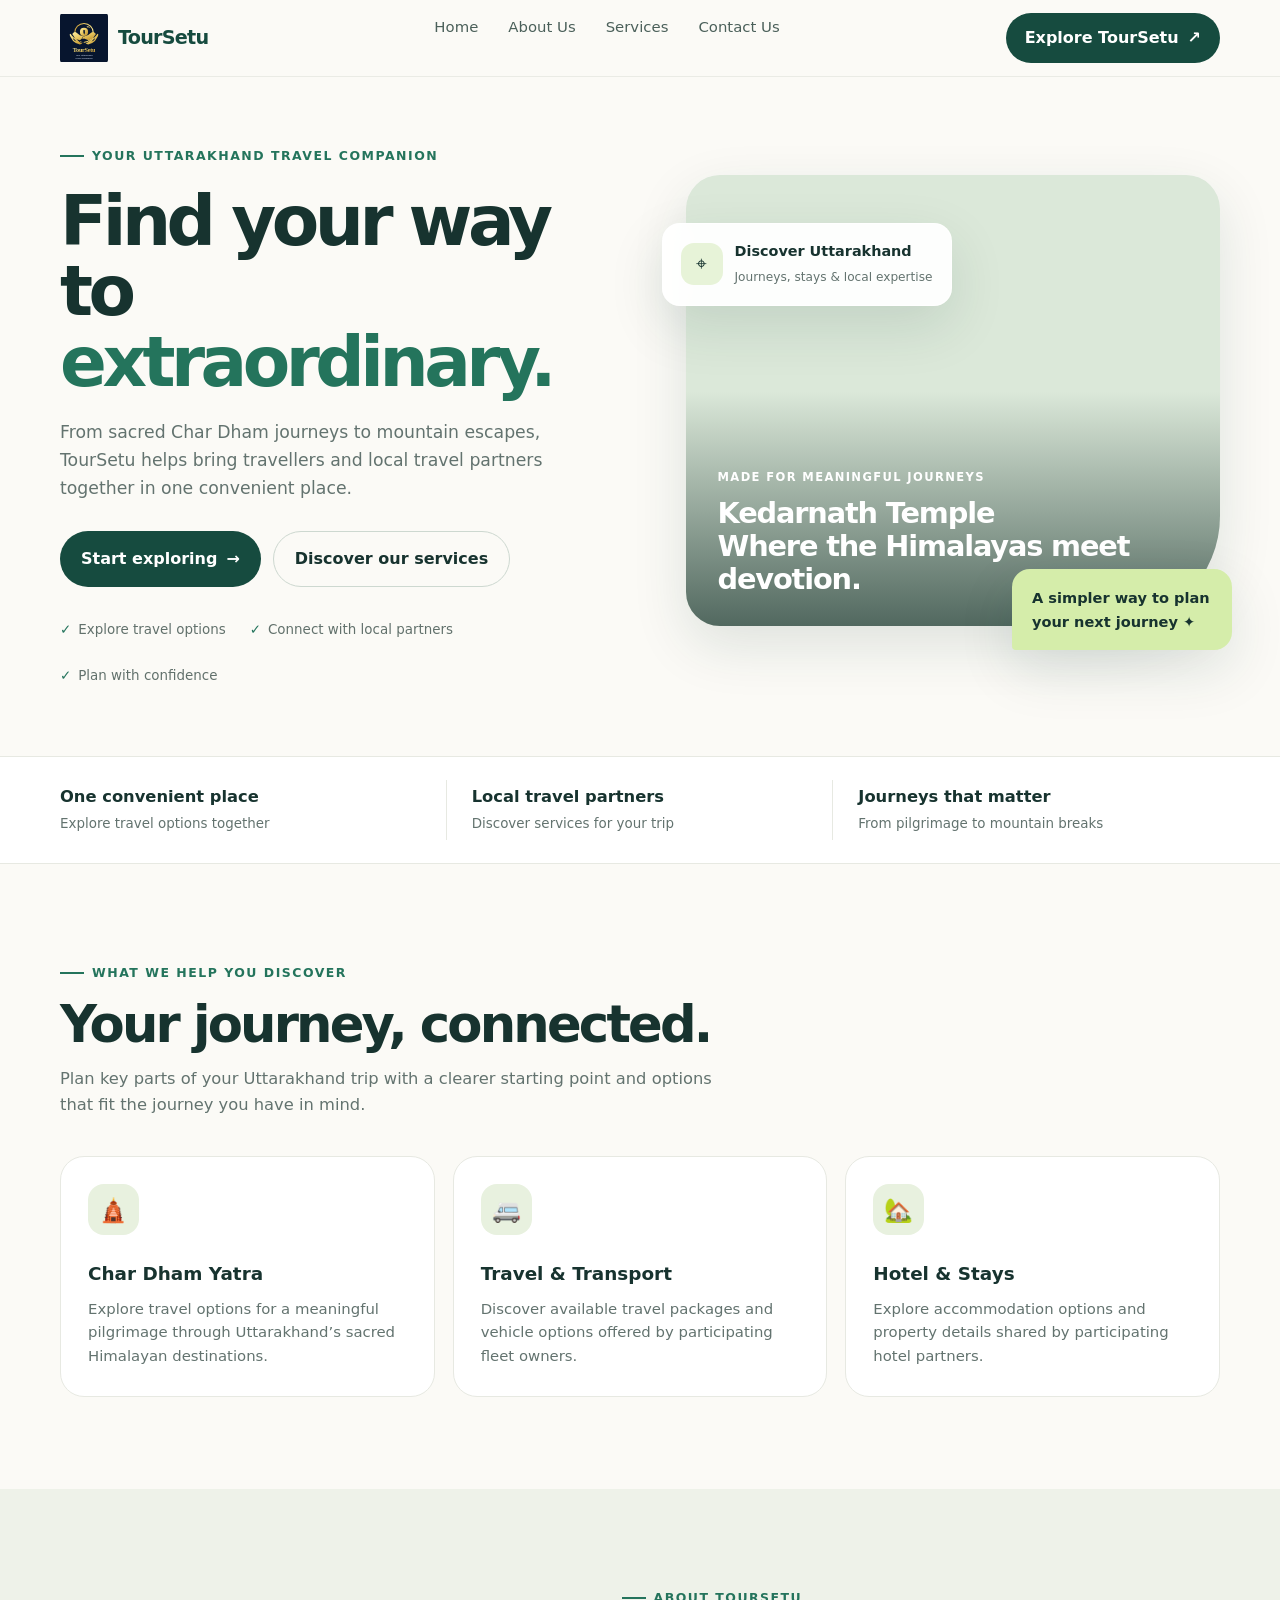
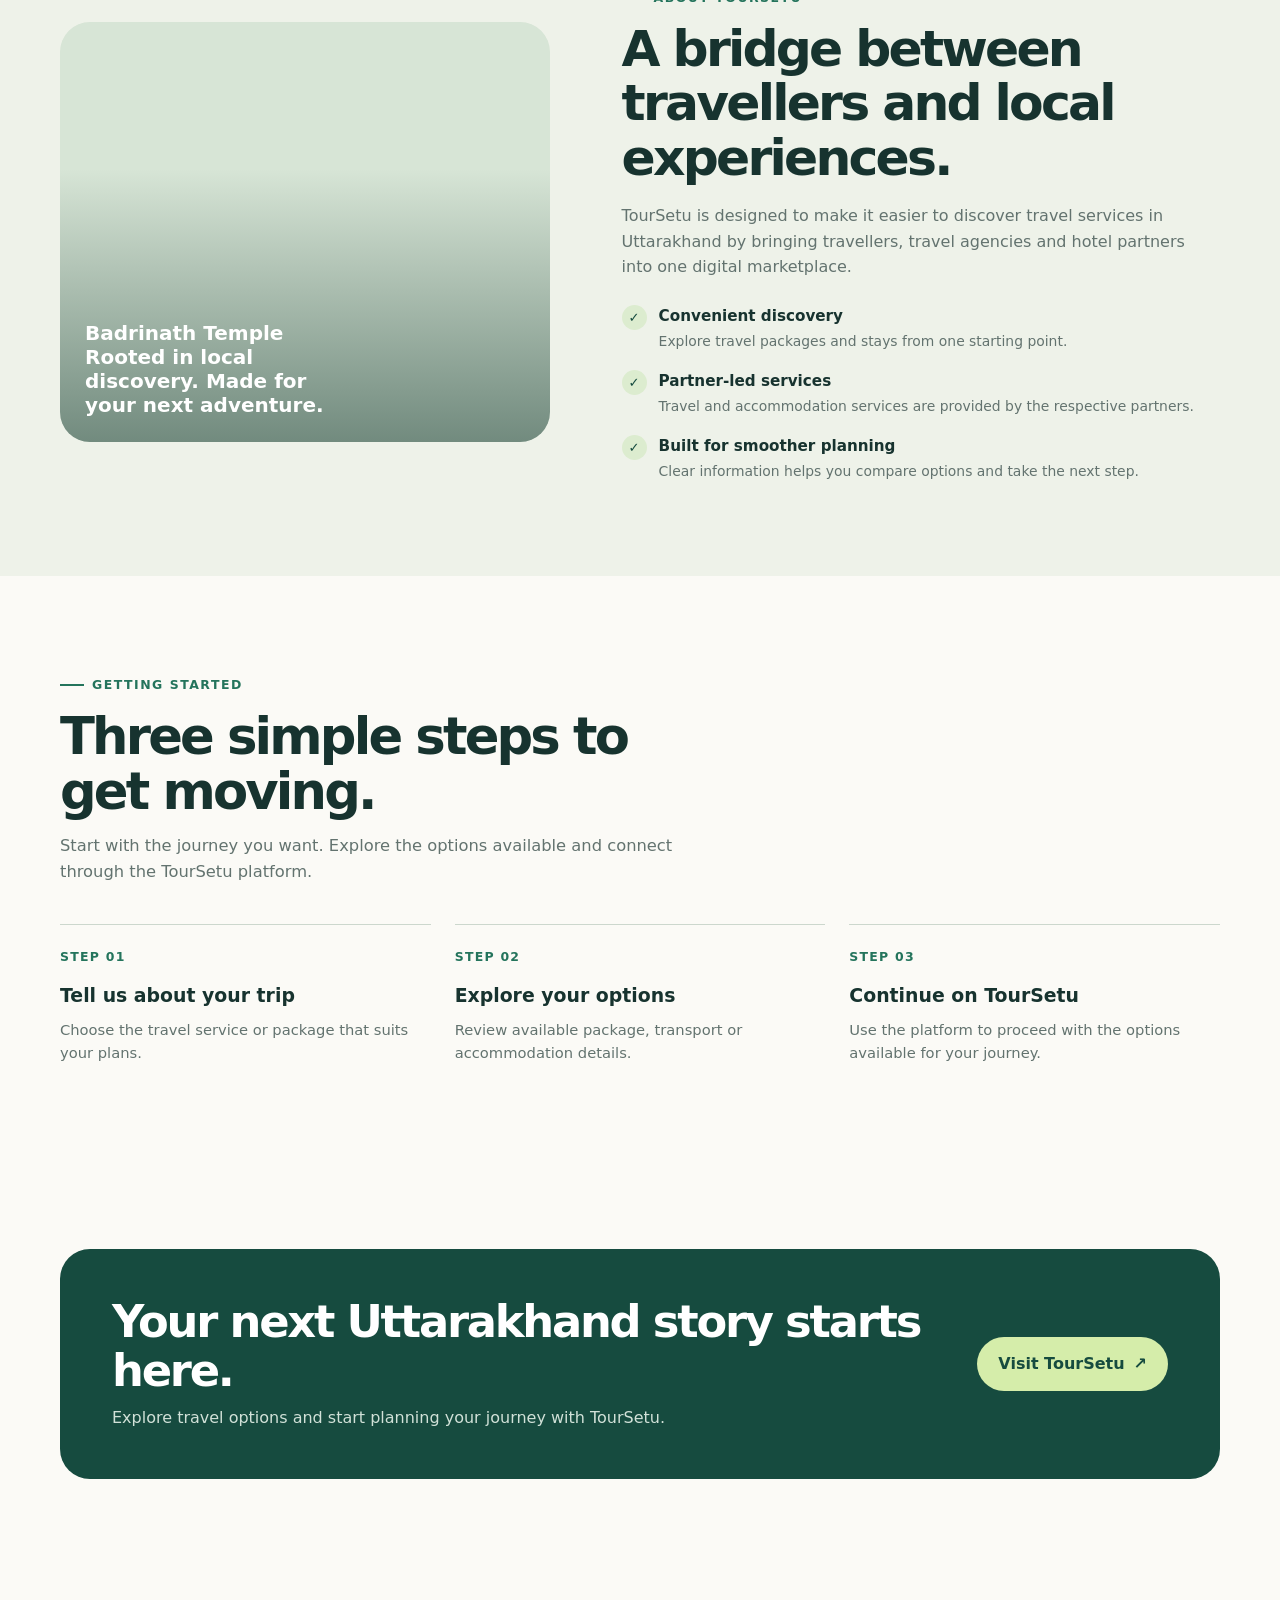
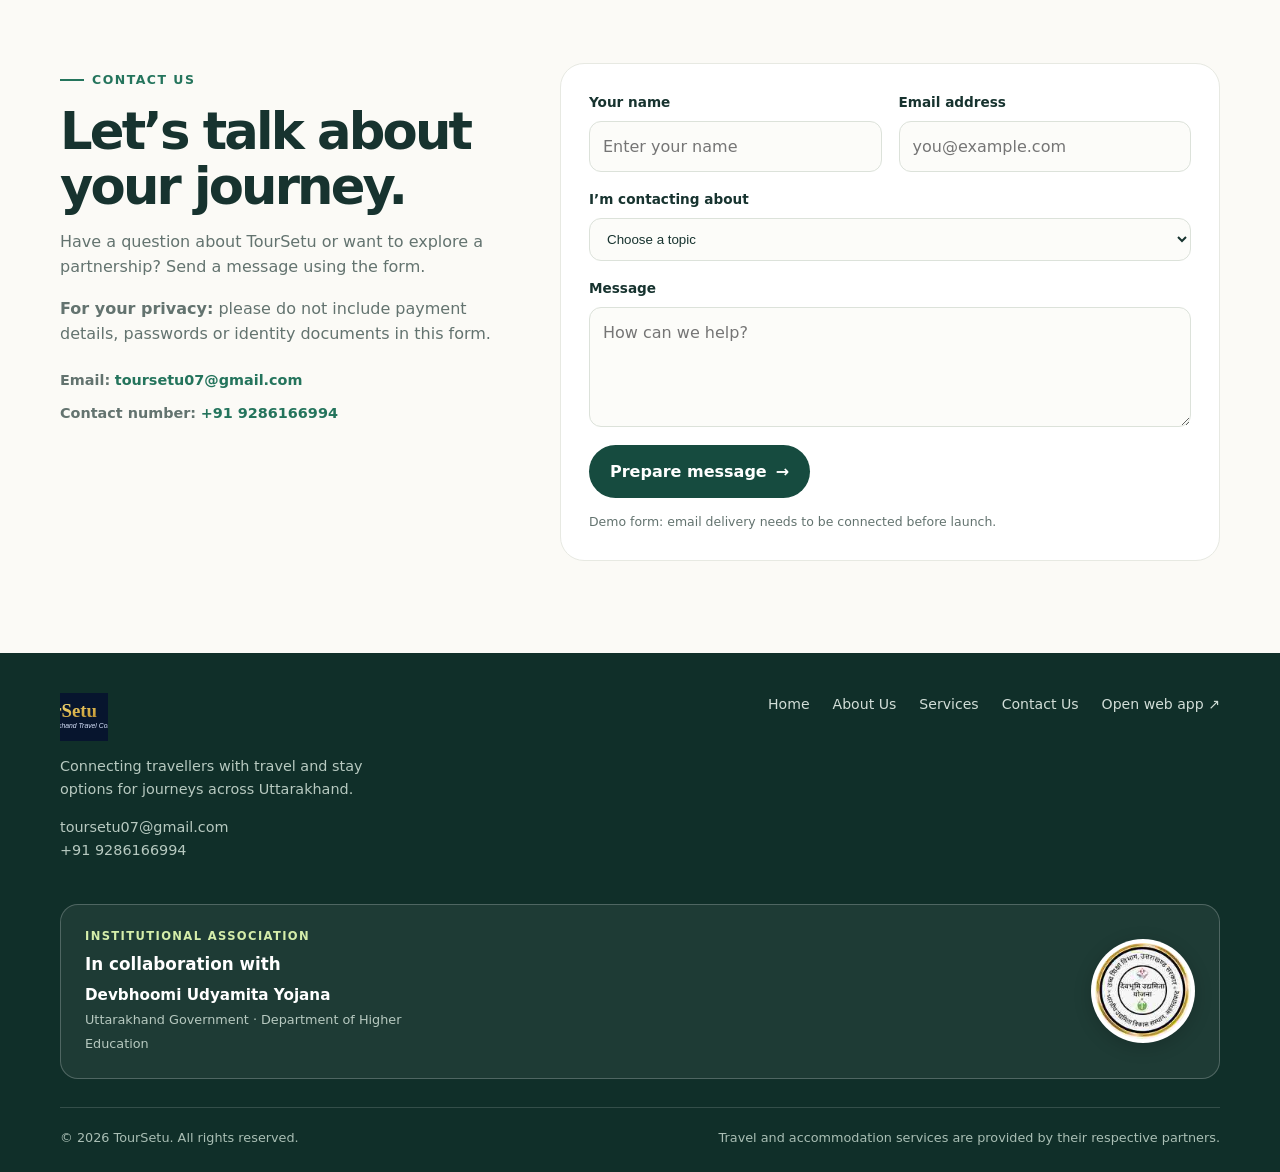
==== index.html @ b5548be5 "Add responsive foundation across all TourSetu pages" ====
<!doctype html>
<html lang="en">
<head>
  <meta charset="utf-8">
  <meta name="viewport" content="width=device-width, initial-scale=1.0, maximum-scale=5.0, viewport-fit=cover">
  <meta name="theme-color" content="#123c35">
  <meta name="description" content="Discover Uttarakhand with TourSetu. Explore Char Dham Yatra travel packages, trusted travel agencies and stays in one place.">
  <title>TourSetu | Your Uttarakhand Journey Starts Here</title>
  <style>
    :root{--ink:#17332f;--muted:#63736f;--green:#164b3f;--green2:#24745c;--lime:#d5edaa;--cream:#fbfaf6;--line:#e7e9e2;--white:#fff;--shadow:0 20px 55px rgba(18,60,53,.12)}
    *{box-sizing:border-box}html{scroll-behavior:smooth;scroll-padding-top:84px}body{margin:0;background:var(--cream);color:var(--ink);font-family:Inter,ui-sans-serif,system-ui,-apple-system,BlinkMacSystemFont,"Segoe UI",sans-serif;line-height:1.6}a{color:inherit;text-decoration:none}button,input,textarea{font:inherit}.wrap{width:min(1160px,calc(100% - 40px));margin-inline:auto}
    .topbar{position:sticky;top:0;z-index:20;background:rgba(251,250,246,.93);backdrop-filter:blur(14px);border-bottom:1px solid rgba(231,233,226,.85)}.nav{height:76px;display:flex;align-items:center;justify-content:space-between;gap:24px}.brand{display:flex;align-items:center;gap:10px;font-weight:850;font-size:1.3rem;letter-spacing:-.04em}.brand-logo{display:block;width:48px;height:48px;aspect-ratio:1/1;object-fit:cover;border-radius:0;flex:0 0 48px}.brand-name{font-size:1.3rem;font-weight:850;letter-spacing:-.04em;color:var(--green)}.footer .brand-logo{width:48px;height:48px;flex-basis:48px}.brand-name{font-size:1.2rem}.navlinks{display:flex;align-items:center;gap:30px;color:#4b605a;font-size:.93rem}.navlinks a:hover{color:var(--green2)}.nav-cta,.btn{display:inline-flex;align-items:center;justify-content:center;gap:9px;border:0;border-radius:999px;padding:12px 19px;font-weight:750;transition:transform .2s,background .2s;cursor:pointer}.nav-cta,.btn-primary{background:var(--green);color:white}.nav-cta:hover,.btn-primary:hover{background:#0d372e;transform:translateY(-1px)}.menu-toggle{display:none;border:1px solid var(--line);background:white;border-radius:12px;padding:9px 12px;color:var(--ink)}
    .hero{padding:62px 0 70px;overflow:hidden}.hero-grid{display:grid;grid-template-columns:1fr 1.02fr;gap:54px;align-items:center}.eyebrow{display:inline-flex;align-items:center;gap:8px;color:var(--green2);font-size:.78rem;font-weight:850;letter-spacing:.12em;text-transform:uppercase}.eyebrow:before{content:"";width:24px;height:2px;background:var(--green2)}h1,h2,h3,p{margin-top:0}h1{font-size:clamp(2.8rem,5.4vw,5.2rem);line-height:1.02;letter-spacing:-.065em;margin:20px 0 22px;max-width:630px}h1 em{font-style:normal;color:var(--green2)}.hero-copy{font-size:1.08rem;color:var(--muted);max-width:500px;margin-bottom:29px}.hero-actions{display:flex;gap:12px;flex-wrap:wrap}.btn{padding:14px 21px}.btn-outline{border:1px solid #cdd8d0;background:transparent;color:var(--ink)}.btn-outline:hover{background:#f0f4ed}.trust-row{display:flex;gap:24px;flex-wrap:wrap;margin-top:32px;color:#62716c;font-size:.84rem}.trust-row span{display:flex;align-items:center;gap:7px}.check{color:var(--green2);font-weight:900}
    .hero-visual{min-height:475px;position:relative}.hero-photo{position:absolute;inset:0 0 24px 24px;border-radius:34px 34px 110px 34px;background:#dbe8d9 url('https://images.pexels.com/photos/16786632/pexels-photo-16786632.jpeg?auto=compress&cs=tinysrgb&w=1400') center 56%/cover no-repeat;box-shadow:var(--shadow)}.photo-shade{position:absolute;inset:0;border-radius:inherit;background:linear-gradient(180deg,transparent 48%,rgba(8,36,30,.65))}.photo-caption{position:absolute;bottom:30px;left:32px;right:32px;color:white}.photo-caption small{letter-spacing:.12em;text-transform:uppercase;font-weight:800;font-size:.72rem}.photo-caption h3{font-size:1.8rem;line-height:1.15;margin:8px 0 0;letter-spacing:-.04em}.floating-card{position:absolute;left:0;top:48px;padding:16px 18px;border:1px solid rgba(255,255,255,.75);background:rgba(255,255,255,.94);backdrop-filter:blur(10px);border-radius:18px;box-shadow:var(--shadow);display:flex;align-items:center;gap:12px}.floating-icon{width:42px;height:42px;display:grid;place-items:center;background:#e7f3d8;border-radius:13px;font-size:1.2rem}.floating-card strong{display:block;font-size:.9rem}.floating-card small{color:var(--muted);font-size:.76rem}.floating-note{position:absolute;right:-12px;bottom:0;background:var(--lime);padding:17px 20px;border-radius:18px 18px 18px 4px;max-width:220px;font-weight:750;font-size:.91rem;box-shadow:var(--shadow)}
    .stats{border-block:1px solid var(--line);background:#fff}.stats-grid{display:grid;grid-template-columns:repeat(3,1fr);padding:23px 0}.stat{padding:4px 25px;border-right:1px solid var(--line)}.stat:first-child{padding-left:0}.stat:last-child{border:0}.stat strong{display:block;font-size:1.02rem}.stat span{font-size:.84rem;color:var(--muted)}
    section.content-section{padding:92px 0}.section-head{max-width:660px;margin-bottom:38px}.section-head h2{font-size:clamp(2.1rem,4vw,3.25rem);line-height:1.08;letter-spacing:-.055em;margin:14px 0}.section-head p{color:var(--muted);font-size:1.02rem}.services-grid{display:grid;grid-template-columns:repeat(3,1fr);gap:18px}.service-card{padding:27px;border:1px solid var(--line);border-radius:24px;background:white;transition:transform .2s,box-shadow .2s}.service-card:hover{transform:translateY(-4px);box-shadow:var(--shadow)}.service-icon{width:51px;height:51px;border-radius:16px;display:grid;place-items:center;background:#e8f1df;font-size:1.45rem;margin-bottom:24px}.service-card h3{font-size:1.15rem;margin-bottom:9px}.service-card p{font-size:.93rem;color:var(--muted);margin-bottom:0}.about{background:#eef2e9}.about-grid{display:grid;grid-template-columns:.9fr 1.1fr;gap:72px;align-items:center}.about-art{min-height:420px;border-radius:30px;background:#d7e5d6 url('https://images.pexels.com/photos/38636303/pexels-photo-38636303.jpeg?auto=compress&cs=tinysrgb&w=1200') center 55%/cover no-repeat;position:relative;overflow:hidden}.about-art:after{content:"";position:absolute;inset:0;background:linear-gradient(180deg,transparent 35%,rgba(13,49,39,.5))}.about-label{position:absolute;z-index:1;bottom:25px;left:25px;color:#fff;font-size:1.25rem;font-weight:800;max-width:250px;line-height:1.2}.about-copy h2{font-size:clamp(2.1rem,4vw,3.15rem);line-height:1.08;letter-spacing:-.055em;margin:14px 0 18px}.about-copy p{color:var(--muted)}.value-list{list-style:none;padding:0;margin:24px 0 0;display:grid;gap:15px}.value-list li{display:flex;gap:12px;align-items:flex-start}.value-list .checkmark{flex:0 0 25px;width:25px;height:25px;border-radius:50%;background:#dceccf;display:grid;place-items:center;color:var(--green);font-size:.82rem;font-weight:900;margin-top:1px}.value-list strong{display:block;font-size:.95rem}.value-list small{color:var(--muted);font-size:.87rem}
    .steps-grid{display:grid;grid-template-columns:repeat(3,1fr);gap:24px}.step{border-top:1px solid #ccd7cd;padding-top:22px}.step-num{font-size:.78rem;color:var(--green2);font-weight:900;letter-spacing:.1em}.step h3{margin:13px 0 8px;font-size:1.18rem}.step p{font-size:.92rem;color:var(--muted);margin-bottom:0}
    .cta-band{background:var(--green);color:white;border-radius:30px;padding:48px 52px;display:flex;justify-content:space-between;align-items:center;gap:30px}.cta-band h2{font-size:clamp(1.8rem,3.5vw,2.8rem);line-height:1.1;letter-spacing:-.05em;margin:0 0 10px}.cta-band p{color:#d1e1d8;margin:0;max-width:570px}.cta-band .btn{background:var(--lime);color:var(--green);white-space:nowrap}.contact-grid{display:grid;grid-template-columns:.8fr 1.2fr;gap:60px}.contact-info h2{font-size:clamp(2.1rem,4vw,3.2rem);line-height:1.08;letter-spacing:-.055em;margin:14px 0}.contact-info p{color:var(--muted)}.contact-details{display:grid;gap:10px;margin-top:22px}.contact-details a{color:var(--green2);font-weight:750;overflow-wrap:anywhere}.contact-details a:hover{text-decoration:underline}.contact-details span{font-size:.9rem;color:var(--muted)}.contact-panel{background:#fff;border:1px solid var(--line);border-radius:24px;padding:28px}.form-grid{display:grid;grid-template-columns:1fr 1fr;gap:17px}.field{display:grid;gap:7px}.field.full{grid-column:1/-1}.field label{font-size:.85rem;font-weight:750}.field input,.field textarea,.field select{width:100%;border:1px solid #dce2da;background:#fcfcf9;border-radius:12px;padding:12px 13px;color:var(--ink);outline:none}.field input:focus,.field textarea:focus,.field select:focus{border-color:var(--green2);box-shadow:0 0 0 3px rgba(36,116,92,.12)}.field textarea{min-height:120px;resize:vertical}.form-foot{display:flex;align-items:center;gap:14px;flex-wrap:wrap;margin-top:18px}.form-note{font-size:.78rem;color:var(--muted)}.notice{display:none;margin-top:14px;padding:12px 14px;background:#f0f5e9;border-radius:12px;color:var(--green);font-size:.9rem}.footer{background:#102f29;color:#fff;padding:40px 0 24px}.footer-top{display:flex;justify-content:space-between;gap:30px;align-items:flex-start;padding-bottom:28px}.footer .brand{color:white}.footer p{color:#b7c9c0;max-width:360px;font-size:.9rem;margin-top:14px}.footer-links{display:flex;gap:23px;flex-wrap:wrap;color:#d2ded8;font-size:.88rem}.footer-bottom{border-top:1px solid rgba(255,255,255,.15);padding-top:20px;display:flex;justify-content:space-between;gap:15px;flex-wrap:wrap;color:#a9beb4;font-size:.8rem}
    .institutional-association{display:flex;align-items:center;justify-content:space-between;gap:28px;margin:0 0 28px;padding:22px 24px;border:1px solid rgba(255,255,255,.22);border-radius:18px;background:rgba(255,255,255,.06)}
    .association-copy{min-width:0}.association-eyebrow{display:block;margin-bottom:5px;color:#d5edaa;font-size:.72rem;font-weight:850;letter-spacing:.12em;text-transform:uppercase}
    .association-copy h2{margin:0 0 5px;color:#fff;font-size:1.05rem;letter-spacing:0}
    .association-copy p{margin:0;color:#fff;font-size:.95rem;font-weight:750}.association-copy p span{color:#b7c9c0;font-size:.8rem;font-weight:500}
    .association-logo{display:block;width:104px;height:104px;flex:0 0 104px;object-fit:contain;border-radius:50%;background:#fff;padding:4px;box-shadow:0 4px 18px rgba(0,0,0,.18)}
    @media(max-width:700px){.institutional-association{align-items:center;gap:14px;padding:17px}.association-logo{width:84px;height:84px;flex-basis:84px}.association-copy h2{font-size:.98rem}.association-copy p{font-size:.86rem}.association-copy p span{font-size:.72rem}}
    @media(max-width:900px){.hero-grid{grid-template-columns:1fr;gap:34px}.hero{padding-top:45px}.hero-copy{max-width:650px}.hero-visual{min-height:430px}.hero-photo{inset:0 8px 20px 18px}.floating-note{right:0}.about-grid{gap:35px}.contact-grid{gap:30px}.cta-band{padding:38px}.navlinks{gap:18px}}
    @media(max-width:700px){.wrap{width:min(100% - 30px,560px)}.nav{height:68px}.menu-toggle{display:inline-flex}.nav-cta{display:none}.navlinks{display:none;position:absolute;top:68px;left:0;right:0;background:var(--cream);padding:18px 22px 24px;border-bottom:1px solid var(--line);flex-direction:column;align-items:stretch;gap:0}.navlinks.open{display:flex}.navlinks a{padding:12px 4px}.navlinks a:last-child{display:block}.hero{padding:40px 0 48px}h1{font-size:clamp(2.65rem,12vw,4rem)}.hero-copy{font-size:1rem}.hero-visual{min-height:350px}.hero-photo{border-radius:26px 26px 75px 26px;inset:0 0 18px 8px}.floating-card{top:22px;padding:12px}.floating-icon{width:36px;height:36px}.floating-note{right:0;max-width:175px;font-size:.8rem;padding:13px 14px}.photo-caption{left:22px;bottom:24px}.photo-caption h3{font-size:1.45rem}.stats-grid{grid-template-columns:1fr;gap:0;padding:10px 0}.stat,.stat:first-child{padding:13px 2px;border-right:0;border-bottom:1px solid var(--line)}.stat:last-child{border-bottom:0}.services-grid,.steps-grid{grid-template-columns:1fr}.service-card{padding:23px}.content-section{padding:65px 0!important}.about-grid,.contact-grid{grid-template-columns:1fr}.about-art{min-height:300px;order:2}.about-copy{order:1}.cta-band{padding:30px 24px;display:block}.cta-band .btn{margin-top:22px}.contact-panel{padding:20px}.form-grid{grid-template-columns:1fr}.field.full{grid-column:auto}.footer-top{display:block}.footer-links{margin-top:24px;gap:15px}.footer-bottom{display:block}.footer-bottom span{display:block;margin-top:7px}}
    @media(prefers-reduced-motion:reduce){*,*::before,*::after{scroll-behavior:auto!important;transition:none!important}}
  </style>
  <link rel="stylesheet" href="responsive.css?v=2026-11-15">
</head>
<body>
  <header class="topbar">
    <div class="wrap nav">
      <a class="brand" href="#home" aria-label="TourSetu home"><img class="brand-logo" src="assets/toursetu-logo.svg" alt=""><span class="brand-name">TourSetu</span></a>
      <button class="menu-toggle" type="button" aria-expanded="false" aria-controls="navlinks">Menu ☰</button>
      <nav class="navlinks" id="navlinks" aria-label="Main navigation">
        <a href="#home">Home</a><a href="#about">About Us</a><a href="#services">Services</a><a href="#contact">Contact Us</a>
      </nav>
      <a class="nav-cta" href="signin.html" target="_blank" rel="noopener noreferrer">Explore TourSetu <span aria-hidden="true">↗</span></a>
    </div>
  </header>
  <main>
    <section class="hero" id="home">
      <div class="wrap hero-grid">
        <div>
          <div class="eyebrow">Your Uttarakhand travel companion</div>
          <h1>Find your way to <em>extraordinary.</em></h1>
          <p class="hero-copy">From sacred Char Dham journeys to mountain escapes, TourSetu helps bring travellers and local travel partners together in one convenient place.</p>
          <div class="hero-actions"><a class="btn btn-primary" href="signin.html" target="_blank" rel="noopener noreferrer">Start exploring <span aria-hidden="true">→</span></a><a class="btn btn-outline" href="#services">Discover our services</a></div>
          <div class="trust-row"><span><b class="check">✓</b> Explore travel options</span><span><b class="check">✓</b> Connect with local partners</span><span><b class="check">✓</b> Plan with confidence</span></div>
        </div>
        <div class="hero-visual" aria-label="Kedarnath Temple with Himalayan mountain backdrop">
          <div class="hero-photo"><div class="photo-shade"></div><div class="photo-caption"><small>Made for meaningful journeys</small><h3>Kedarnath Temple<br>Where the Himalayas meet devotion.</h3></div></div>
          <div class="floating-card"><div class="floating-icon" aria-hidden="true">⌖</div><div><strong>Discover Uttarakhand</strong><small>Journeys, stays & local expertise</small></div></div>
          <div class="floating-note">A simpler way to plan your next journey ✦</div>
        </div>
      </div>
    </section>
    <div class="stats"><div class="wrap stats-grid"><div class="stat"><strong>One convenient place</strong><span>Explore travel options together</span></div><div class="stat"><strong>Local travel partners</strong><span>Discover services for your trip</span></div><div class="stat"><strong>Journeys that matter</strong><span>From pilgrimage to mountain breaks</span></div></div></div>
    <section class="content-section" id="services">
      <div class="wrap">
        <div class="section-head"><div class="eyebrow">What we help you discover</div><h2>Your journey, connected.</h2><p>Plan key parts of your Uttarakhand trip with a clearer starting point and options that fit the journey you have in mind.</p></div>
        <div class="services-grid">
          <article class="service-card"><div class="service-icon" aria-hidden="true">🛕</div><h3>Char Dham Yatra</h3><p>Explore travel options for a meaningful pilgrimage through Uttarakhand’s sacred Himalayan destinations.</p></article>
          <article class="service-card"><div class="service-icon" aria-hidden="true">🚐</div><h3>Travel & Transport</h3><p>Discover available travel packages and vehicle options offered by participating fleet owners.</p></article>
          <article class="service-card"><div class="service-icon" aria-hidden="true">🏡</div><h3>Hotel & Stays</h3><p>Explore accommodation options and property details shared by participating hotel partners.</p></article>
        </div>
      </div>
    </section>
    <section class="content-section about" id="about">
      <div class="wrap about-grid">
        <div class="about-art" role="img" aria-label="Badrinath Temple in Uttarakhand"><div class="about-label">Badrinath Temple<br>Rooted in local discovery. Made for your next adventure.</div></div>
        <div class="about-copy"><div class="eyebrow">About TourSetu</div><h2>A bridge between travellers and local experiences.</h2><p>TourSetu is designed to make it easier to discover travel services in Uttarakhand by bringing travellers, travel agencies and hotel partners into one digital marketplace.</p><ul class="value-list"><li><span class="checkmark">✓</span><div><strong>Convenient discovery</strong><small>Explore travel packages and stays from one starting point.</small></div></li><li><span class="checkmark">✓</span><div><strong>Partner-led services</strong><small>Travel and accommodation services are provided by the respective partners.</small></div></li><li><span class="checkmark">✓</span><div><strong>Built for smoother planning</strong><small>Clear information helps you compare options and take the next step.</small></div></li></ul></div>
      </div>
    </section>
    <section class="content-section" id="how-it-works">
      <div class="wrap"><div class="section-head"><div class="eyebrow">Getting started</div><h2>Three simple steps to get moving.</h2><p>Start with the journey you want. Explore the options available and connect through the TourSetu platform.</p></div>
        <div class="steps-grid"><article class="step"><div class="step-num">STEP 01</div><h3>Tell us about your trip</h3><p>Choose the travel service or package that suits your plans.</p></article><article class="step"><div class="step-num">STEP 02</div><h3>Explore your options</h3><p>Review available package, transport or accommodation details.</p></article><article class="step"><div class="step-num">STEP 03</div><h3>Continue on TourSetu</h3><p>Use the platform to proceed with the options available for your journey.</p></article></div>
      </div>
    </section>
    <section class="content-section" aria-label="Explore TourSetu"><div class="wrap"><div class="cta-band"><div><h2>Your next Uttarakhand story starts here.</h2><p>Explore travel options and start planning your journey with TourSetu.</p></div><a class="btn" href="signin.html" target="_blank" rel="noopener noreferrer">Visit TourSetu <span aria-hidden="true">↗</span></a></div></div></section>
    <section class="content-section" id="contact">
      <div class="wrap contact-grid"><div class="contact-info"><div class="eyebrow">Contact us</div><h2>Let’s talk about your journey.</h2><p>Have a question about TourSetu or want to explore a partnership? Send a message using the form.</p><p><strong>For your privacy:</strong> please do not include payment details, passwords or identity documents in this form.</p><div class="contact-details" aria-label="TourSetu contact details"><span><strong>Email:</strong> <a href="mailto:toursetu07@gmail.com">toursetu07@gmail.com</a></span><span><strong>Contact number:</strong> <a href="tel:+919286166994">+91 9286166994</a></span></div></div>
        <div class="contact-panel"><form id="contact-form"><div class="form-grid"><div class="field"><label for="name">Your name</label><input id="name" name="name" autocomplete="name" required maxlength="100" placeholder="Enter your name"></div><div class="field"><label for="email">Email address</label><input id="email" name="email" type="email" autocomplete="email" required maxlength="254" placeholder="you@example.com"></div><div class="field full"><label for="topic">I’m contacting about</label><select id="topic" name="topic" required><option value="">Choose a topic</option><option>Travel enquiry</option><option>Hotel partnership</option><option>Travel agency partnership</option><option>General question</option></select></div><div class="field full"><label for="message">Message</label><textarea id="message" name="message" required maxlength="2000" placeholder="How can we help?"></textarea></div></div><div class="form-foot"><button class="btn btn-primary" type="submit">Prepare message <span aria-hidden="true">→</span></button><span class="form-note">Demo form: email delivery needs to be connected before launch.</span></div><div class="notice" id="form-notice" role="status" aria-live="polite"></div></form></div>
      </div>
    </section>
  </main>
  <footer class="footer"><div class="wrap"><div class="footer-top"><div><a class="brand" href="#home" aria-label="TourSetu home"><img class="brand-logo" src="assets/toursetu-brand.svg" alt="TourSetu — Your Uttarakhand Travel Companion"></a><p>Connecting travellers with travel and stay options for journeys across Uttarakhand.</p><p><a href="mailto:toursetu07@gmail.com">toursetu07@gmail.com</a><br><a href="tel:+919286166994">+91 9286166994</a></p></div><nav class="footer-links" aria-label="Footer navigation"><a href="#home">Home</a><a href="#about">About Us</a><a href="#services">Services</a><a href="#contact">Contact Us</a><a href="signin.html" target="_blank" rel="noopener noreferrer">Open web app ↗</a></nav></div><section class="institutional-association" aria-labelledby="institutional-association-title">
        <div class="association-copy">
          <span class="association-eyebrow">Institutional Association</span>
          <h2 id="institutional-association-title">In collaboration with</h2>
          <p>Devbhoomi Udyamita Yojana<br><span>Uttarakhand Government · Department of Higher Education</span></p>
        </div>
        <img class="association-logo" src="assets/devbhoomi-udyamita-yojana.jpg" alt="Devbhoomi Udyamita Yojana — Uttarakhand Government, Department of Higher Education">
      </section>
      <div class="footer-bottom"><span>© <span id="year"></span> TourSetu. All rights reserved.</span><span>Travel and accommodation services are provided by their respective partners.</span></div></div></footer>
  <script>
    (() => {
      const toggle = document.querySelector('.menu-toggle');
      const nav = document.querySelector('#navlinks');
      toggle.addEventListener('click', () => {
        const open = nav.classList.toggle('open');
        toggle.setAttribute('aria-expanded', String(open));
        toggle.textContent = open ? 'Close ✕' : 'Menu ☰';
      });
      nav.querySelectorAll('a').forEach(link => link.addEventListener('click', () => {
        nav.classList.remove('open');
        toggle.setAttribute('aria-expanded', 'false');
        toggle.textContent = 'Menu ☰';
      }));
      document.querySelector('#year').textContent = new Date().getFullYear();
      document.querySelector('#contact-form').addEventListener('submit', event => {
        event.preventDefault();
        const form = event.currentTarget;
        if (!form.reportValidity()) return;
        const notice = document.querySelector('#form-notice');
        notice.textContent = 'Thanks! The page design is ready, but this demo form does not send or store messages yet. Connect an approved email service or secure backend before publishing.';
        notice.style.display = 'block';
      });
    })();
  </script>
</body>
</html>
---- responsive.css ----
/* TourSetu cross-portal responsive foundation — desktop, Android and iOS */
:root { color-scheme: light; }
html { width:100%; max-width:100%; overflow-x:clip; -webkit-text-size-adjust:100%; text-size-adjust:100%; }
body { width:100%; max-width:100%; min-width:0; overflow-x:clip; }
*, *::before, *::after { box-sizing:border-box; }
img, video, canvas, svg { max-width:100%; }
iframe { max-width:100%; }
button, a, input, select, textarea, summary, [role="button"] { touch-action:manipulation; }
button, a, [role="button"], input[type="checkbox"], input[type="radio"], select { -webkit-tap-highlight-color:transparent; }
:where(button, a, [role="button"], summary) { min-height:44px; }
:where(input:not([type="checkbox"]):not([type="radio"]), select, textarea) { max-width:100%; min-width:0; }
#app, #app > *, .driver-app, .main, .content, main, .page, .page-content { min-width:0; max-width:100%; }
#app img, .driver-app img { height:auto; }
@media (min-width:1024px) {
  #app { width:100%; max-width:100%; }
  #app .container, #app .dashboard-container, #app .main-content { width:min(100% - 48px, 1600px); max-width:1600px; margin-inline:auto; }
  #app .grid, #app .cards-grid, #app .dashboard-grid, #app .taxi-grid, #app .listing-grid { grid-template-columns:repeat(auto-fit,minmax(min(100%,280px),1fr)); }
  .driver-app .content { width:100%; max-width:1600px; margin-inline:auto; padding-inline:clamp(24px,3vw,56px); }
}
@media (max-width:1023px) { #app .container, #app .dashboard-container, #app .main-content { max-width:100%; } }
@media (max-width:768px) {
  html, body { overflow-x:hidden; }
  body { min-width:320px; }
  #app { width:100%; max-width:100%; padding-inline:0; }
  #app :where(.grid, .cards-grid, .dashboard-grid, .taxi-grid, .listing-grid, .search-grid, .filter-grid, .form-grid, .panel-grid) { grid-template-columns:minmax(0,1fr) !important; }
  #app :where(.flex-row, .toolbar, .search-bar, .filter-bar, .form-actions, .dashboard-header, .section-header) { flex-wrap:wrap; min-width:0; }
  #app :where(input, select, textarea, button) { font-size:16px; }
  #app :where(input, select, textarea) { width:100%; min-width:0; }
  #app :where(button, .btn, .nav-item, .side-link, [role="button"]) { min-height:44px; }
  #app :where(.card, .panel, .modal-content, .form-card) { min-width:0; max-width:100%; }
  #app :where(.modal, .modal-overlay, .modal-backdrop, [role="dialog"]) { max-width:100vw; max-height:100dvh; overflow-y:auto; overscroll-behavior:contain; }
  #app :where(.modal-content, [role="dialog"] .modal-content) { width:min(100% - 20px, 620px) !important; max-height:calc(100dvh - 24px); margin:12px auto; overflow-y:auto; padding-bottom:max(16px, env(safe-area-inset-bottom)); }
  #app :where(table) { display:block; width:100%; max-width:100%; overflow-x:auto; -webkit-overflow-scrolling:touch; }
  #app :where(pre, code, .long-text, .address, .email) { overflow-wrap:anywhere; }
  .driver-app { width:100%; max-width:100%; overflow-x:clip; }
  .driver-app .sidebar { position:sticky; top:0; width:100%; height:auto; max-height:none; padding:10px 12px; }
  .driver-app .side-nav { display:flex; flex-wrap:nowrap; overflow-x:auto; overflow-y:hidden; max-width:100%; padding-bottom:4px; -webkit-overflow-scrolling:touch; }
  .driver-app .side-link { flex:0 0 auto; min-height:44px; white-space:nowrap; }
  .driver-app .main { width:100%; margin-left:0; min-width:0; }
  .driver-app .topbar { padding-inline:14px; gap:10px; }
  .driver-app .content { width:100%; max-width:100%; padding:18px 14px calc(28px + env(safe-area-inset-bottom)); }
  .driver-app .stats { grid-template-columns:repeat(2,minmax(0,1fr)); }
  .driver-app .driver-grid { grid-template-columns:minmax(0,1fr); }
  .driver-app .driver-grid .full { grid-column:1/-1; }
  .driver-app .driver-grid input, .driver-app .driver-grid select { min-height:44px; font-size:16px; }
  .driver-app .panel-head { flex-wrap:wrap; gap:10px; }
  .driver-app .panel-body { min-width:0; }
  .driver-app .btn { min-height:44px; }
  .auth-wrap, .auth-card { width:min(100% - 24px, 520px); max-width:100%; }
  .auth-card { padding:clamp(16px,4vw,26px); }
  .sidebar, .drawer, .slide-out-drawer { max-width:min(88vw,360px); }
  .drawer a, .drawer button, .slide-out-drawer a, .slide-out-drawer button { min-height:44px; }
  .wrap { width:min(100% - 28px, 720px); }
}
@media (max-width:380px) { .driver-app .stats { grid-template-columns:minmax(0,1fr); } .driver-app .topbar { padding-inline:10px; } .driver-app .content { padding-inline:10px; } }
@supports not (overflow:clip) { html, body { overflow-x:hidden; } }
@media (prefers-reduced-motion:reduce) { *,*::before,*::after { scroll-behavior:auto !important; animation-duration:.01ms !important; transition-duration:.01ms !important; } }
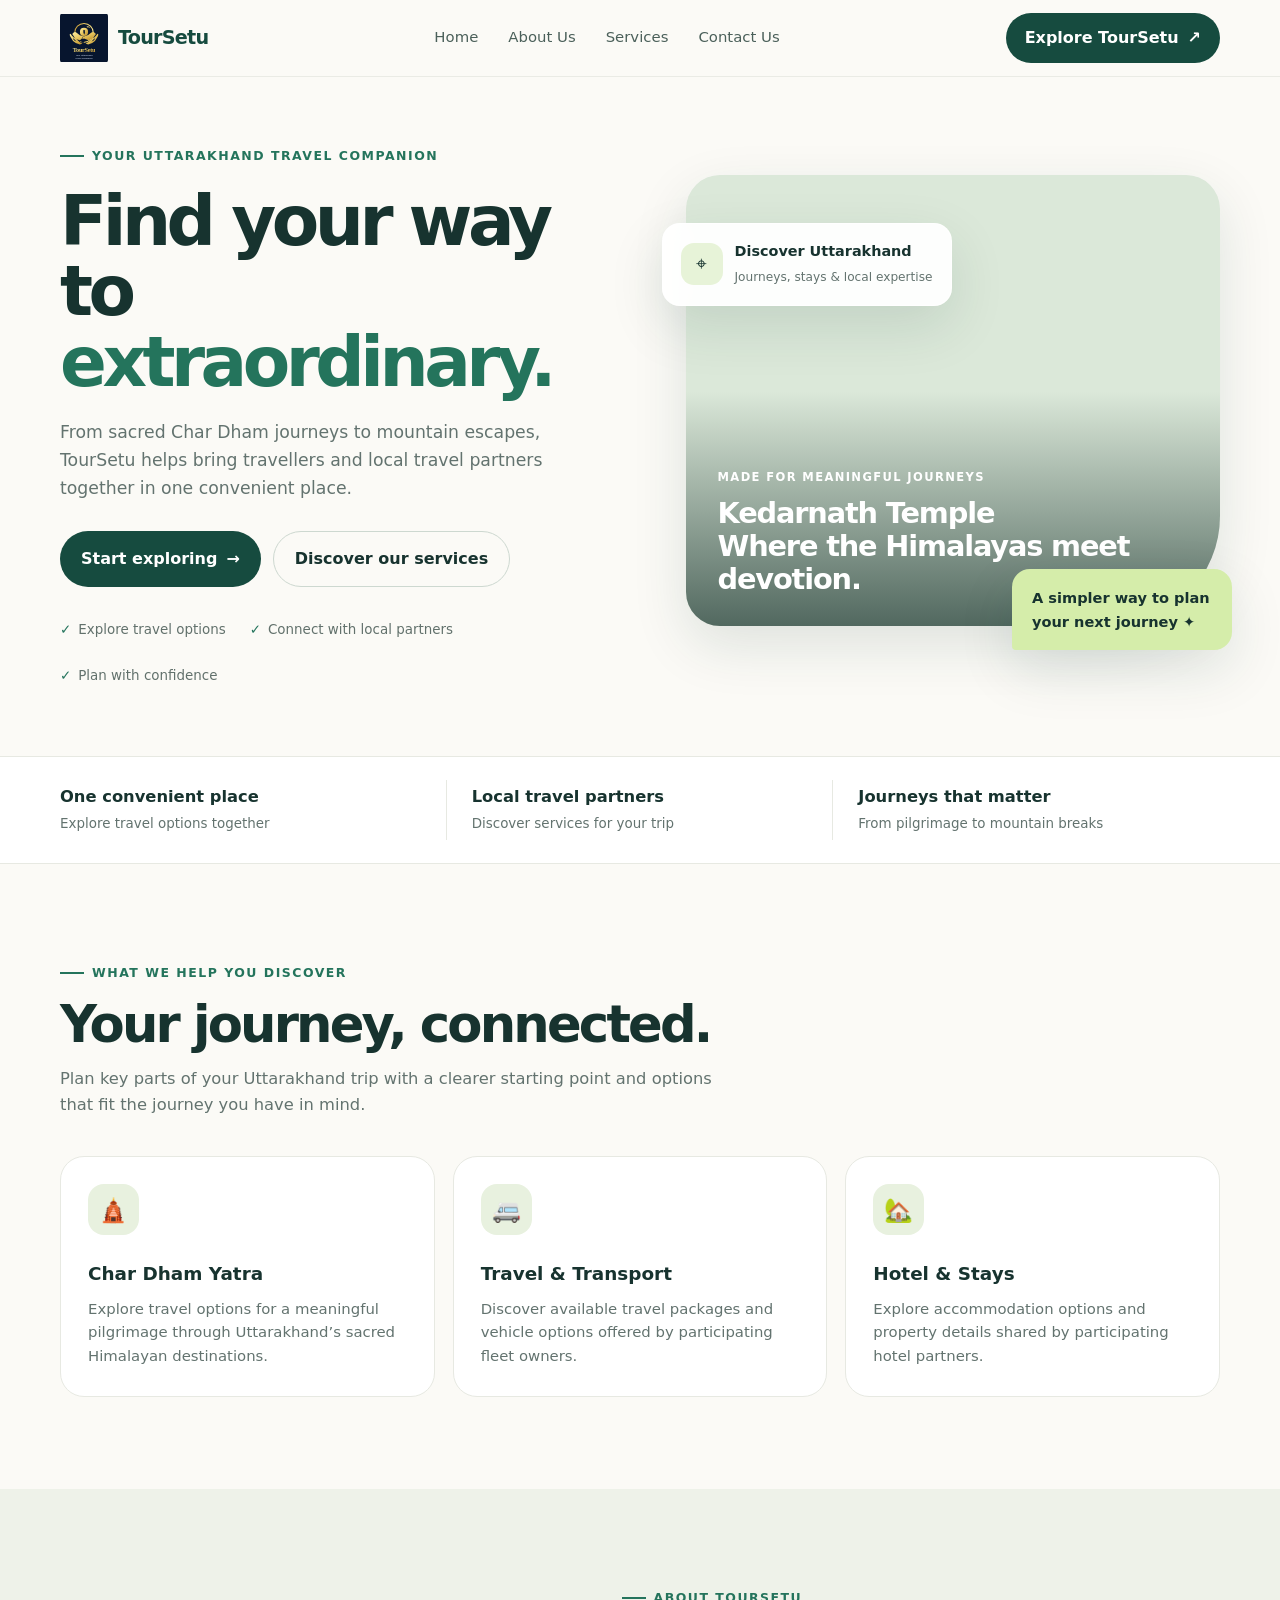
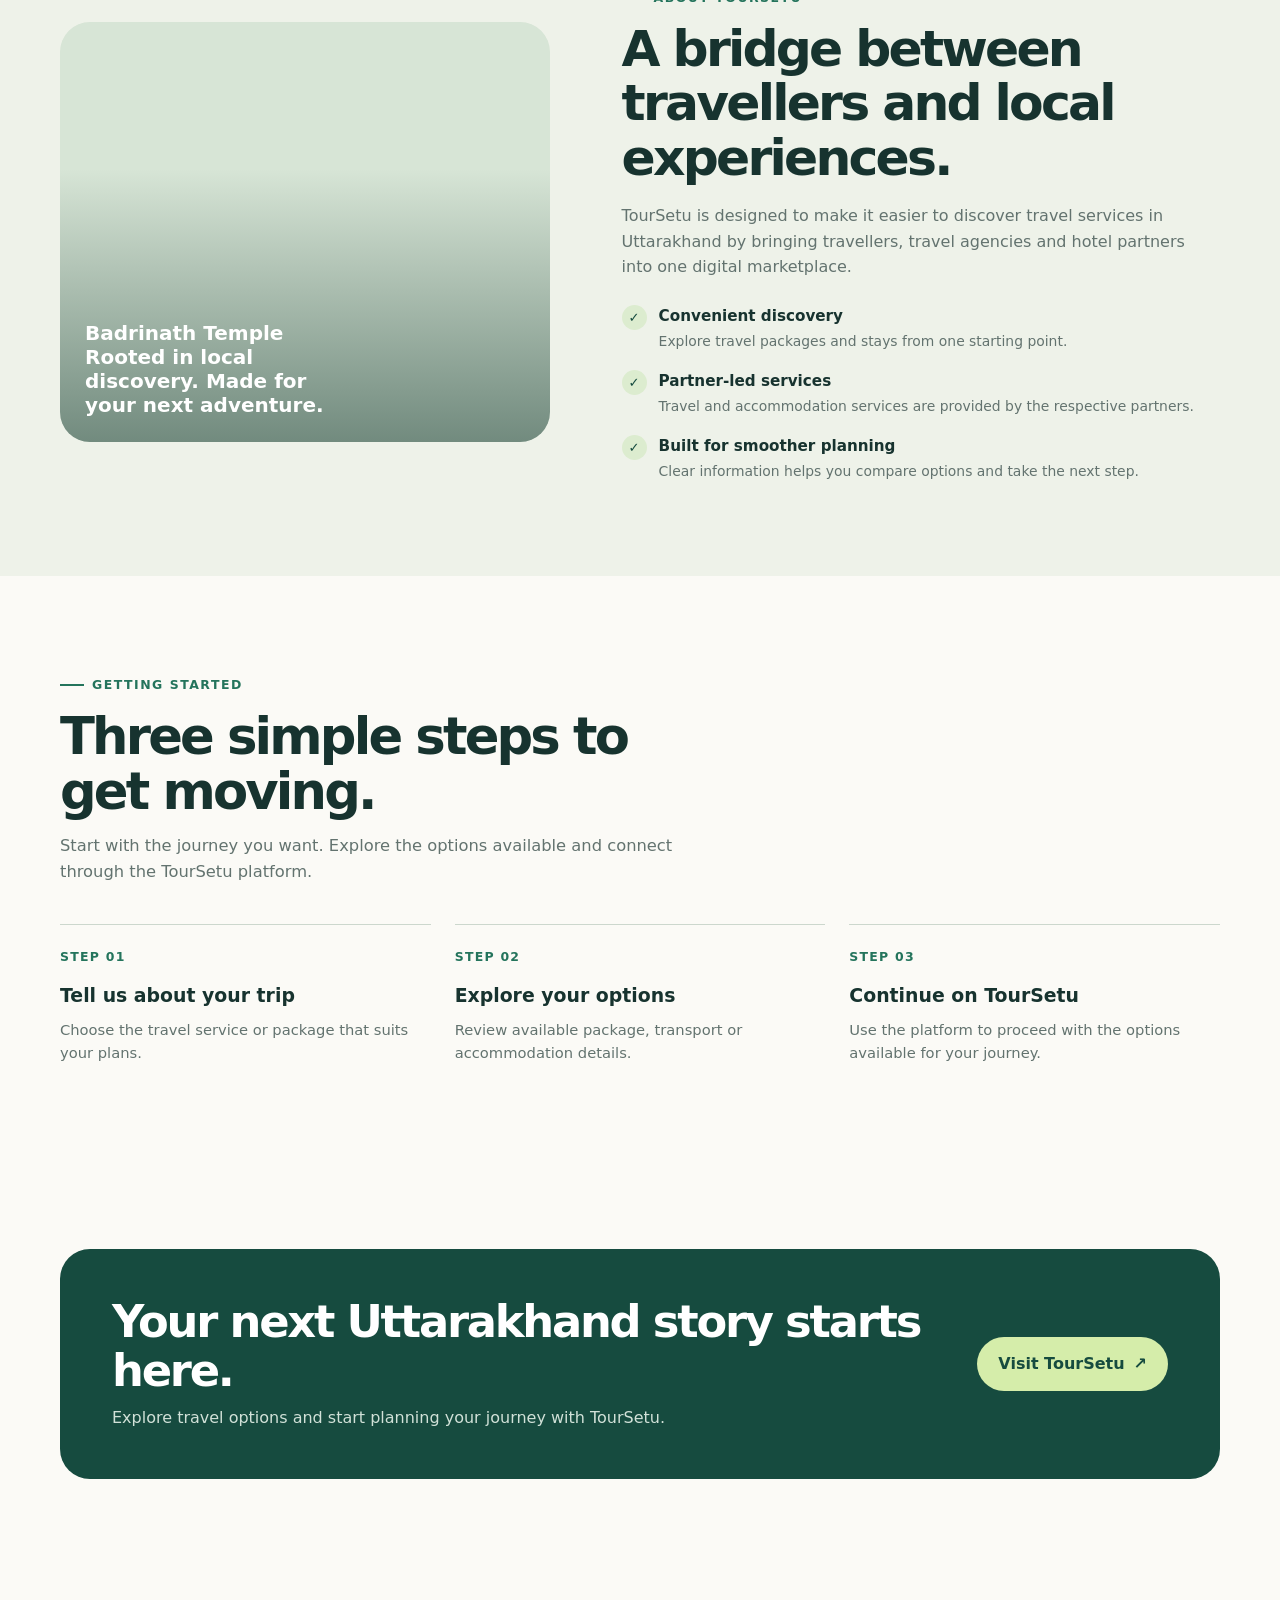
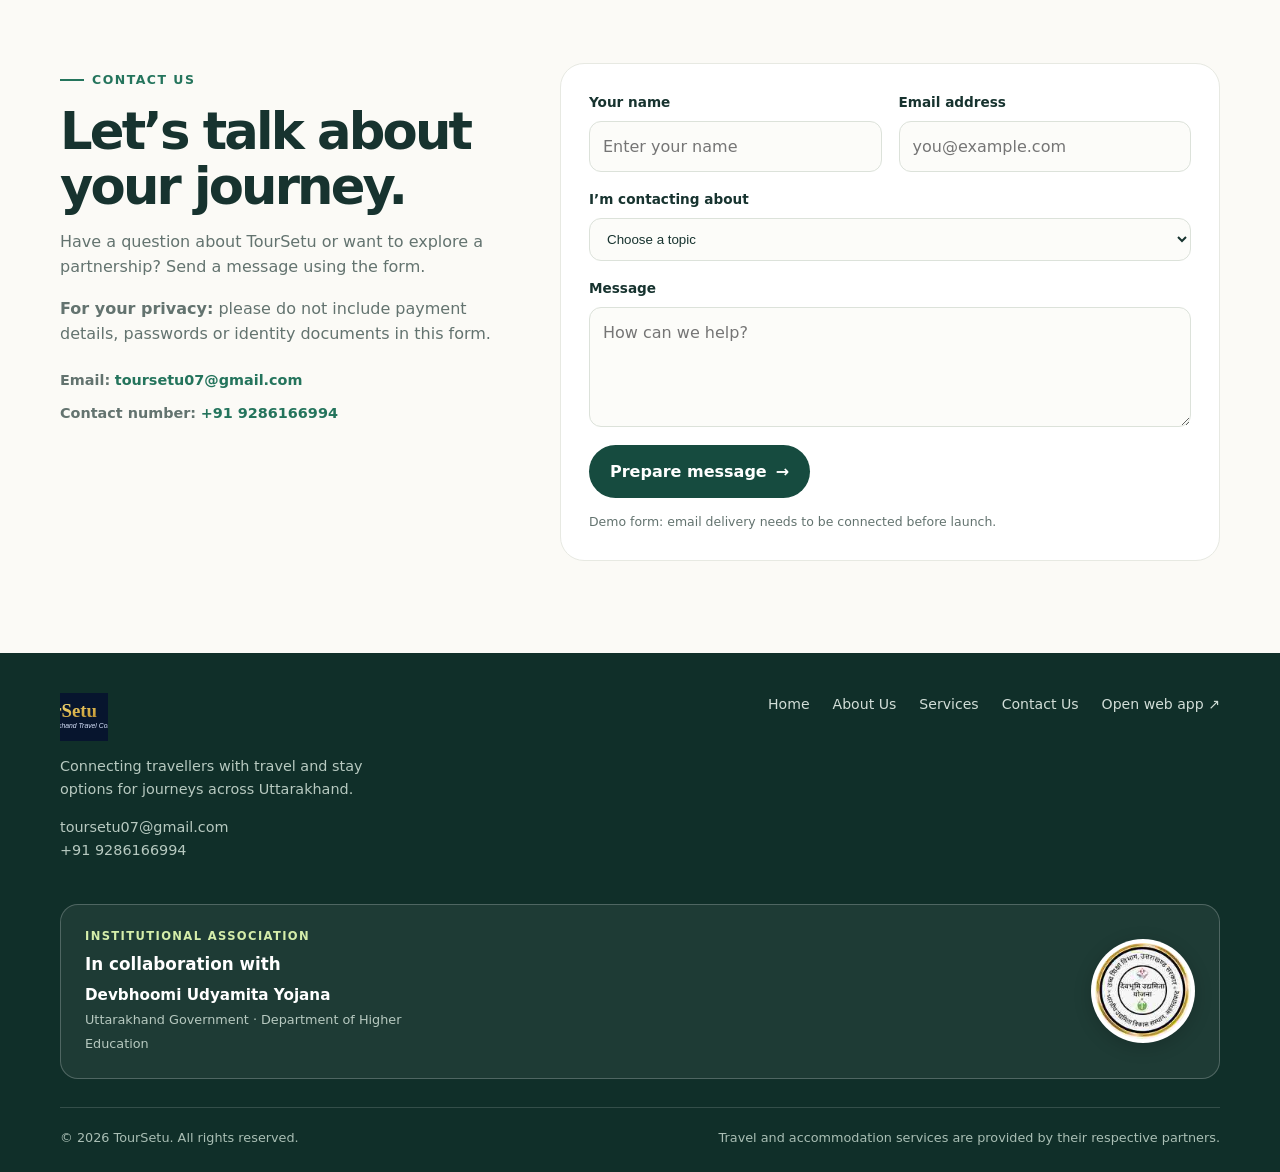
==== commit 8e74a62c: "Handle inline portal grids in mobile responsive rules" ====
--- a/index.html
+++ b/index.html
@@ -2,7 +2,7 @@
 <html lang="en">
 <head>
   <meta charset="utf-8">
-  <meta name="viewport" content="width=device-width, initial-scale=1.0, maximum-scale=5.0, viewport-fit=cover">
+  <meta name="viewport" content="width=device-width, initial-scale=1">
   <meta name="theme-color" content="#123c35">
   <meta name="description" content="Discover Uttarakhand with TourSetu. Explore Char Dham Yatra travel packages, trusted travel agencies and stays in one place.">
   <title>TourSetu | Your Uttarakhand Journey Starts Here</title>
@@ -26,7 +26,6 @@
     @media(max-width:700px){.wrap{width:min(100% - 30px,560px)}.nav{height:68px}.menu-toggle{display:inline-flex}.nav-cta{display:none}.navlinks{display:none;position:absolute;top:68px;left:0;right:0;background:var(--cream);padding:18px 22px 24px;border-bottom:1px solid var(--line);flex-direction:column;align-items:stretch;gap:0}.navlinks.open{display:flex}.navlinks a{padding:12px 4px}.navlinks a:last-child{display:block}.hero{padding:40px 0 48px}h1{font-size:clamp(2.65rem,12vw,4rem)}.hero-copy{font-size:1rem}.hero-visual{min-height:350px}.hero-photo{border-radius:26px 26px 75px 26px;inset:0 0 18px 8px}.floating-card{top:22px;padding:12px}.floating-icon{width:36px;height:36px}.floating-note{right:0;max-width:175px;font-size:.8rem;padding:13px 14px}.photo-caption{left:22px;bottom:24px}.photo-caption h3{font-size:1.45rem}.stats-grid{grid-template-columns:1fr;gap:0;padding:10px 0}.stat,.stat:first-child{padding:13px 2px;border-right:0;border-bottom:1px solid var(--line)}.stat:last-child{border-bottom:0}.services-grid,.steps-grid{grid-template-columns:1fr}.service-card{padding:23px}.content-section{padding:65px 0!important}.about-grid,.contact-grid{grid-template-columns:1fr}.about-art{min-height:300px;order:2}.about-copy{order:1}.cta-band{padding:30px 24px;display:block}.cta-band .btn{margin-top:22px}.contact-panel{padding:20px}.form-grid{grid-template-columns:1fr}.field.full{grid-column:auto}.footer-top{display:block}.footer-links{margin-top:24px;gap:15px}.footer-bottom{display:block}.footer-bottom span{display:block;margin-top:7px}}
     @media(prefers-reduced-motion:reduce){*,*::before,*::after{scroll-behavior:auto!important;transition:none!important}}
   </style>
-  <link rel="stylesheet" href="responsive.css?v=2026-11-15">
 </head>
 <body>
   <header class="topbar">
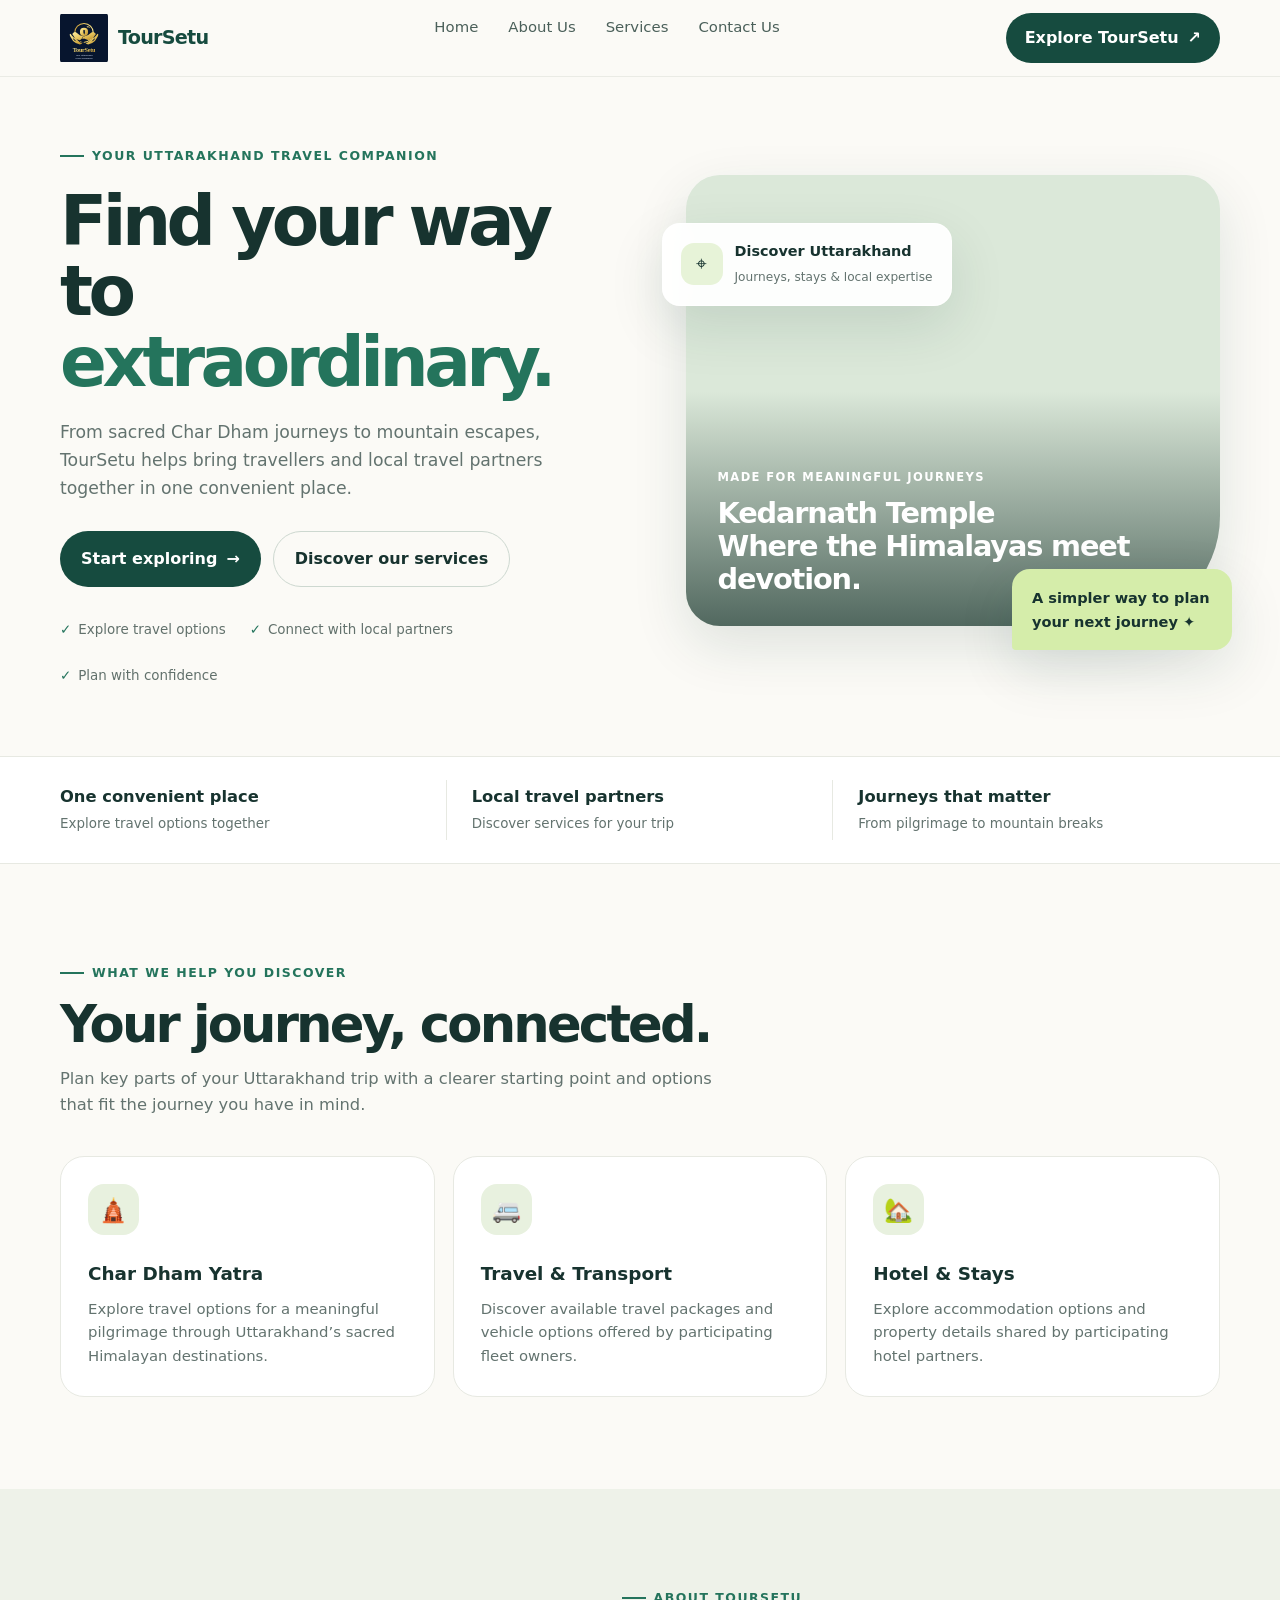
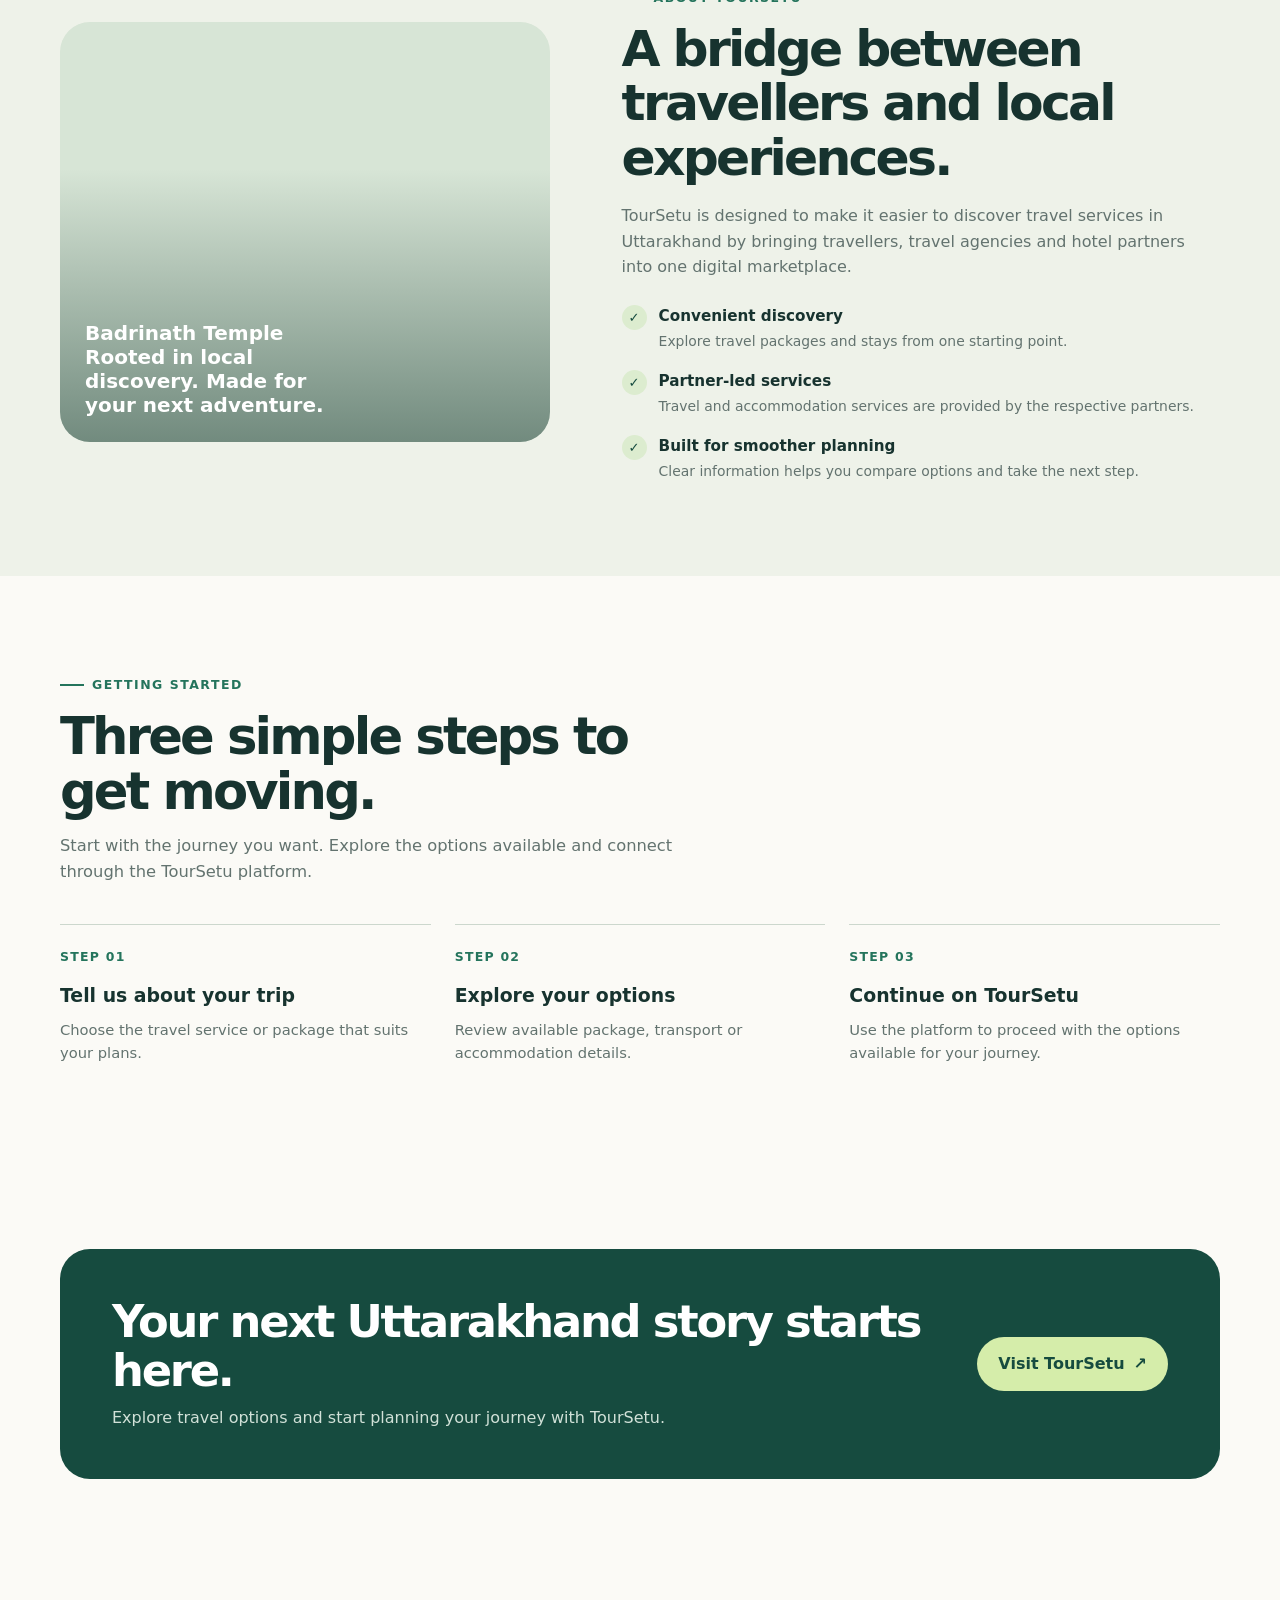
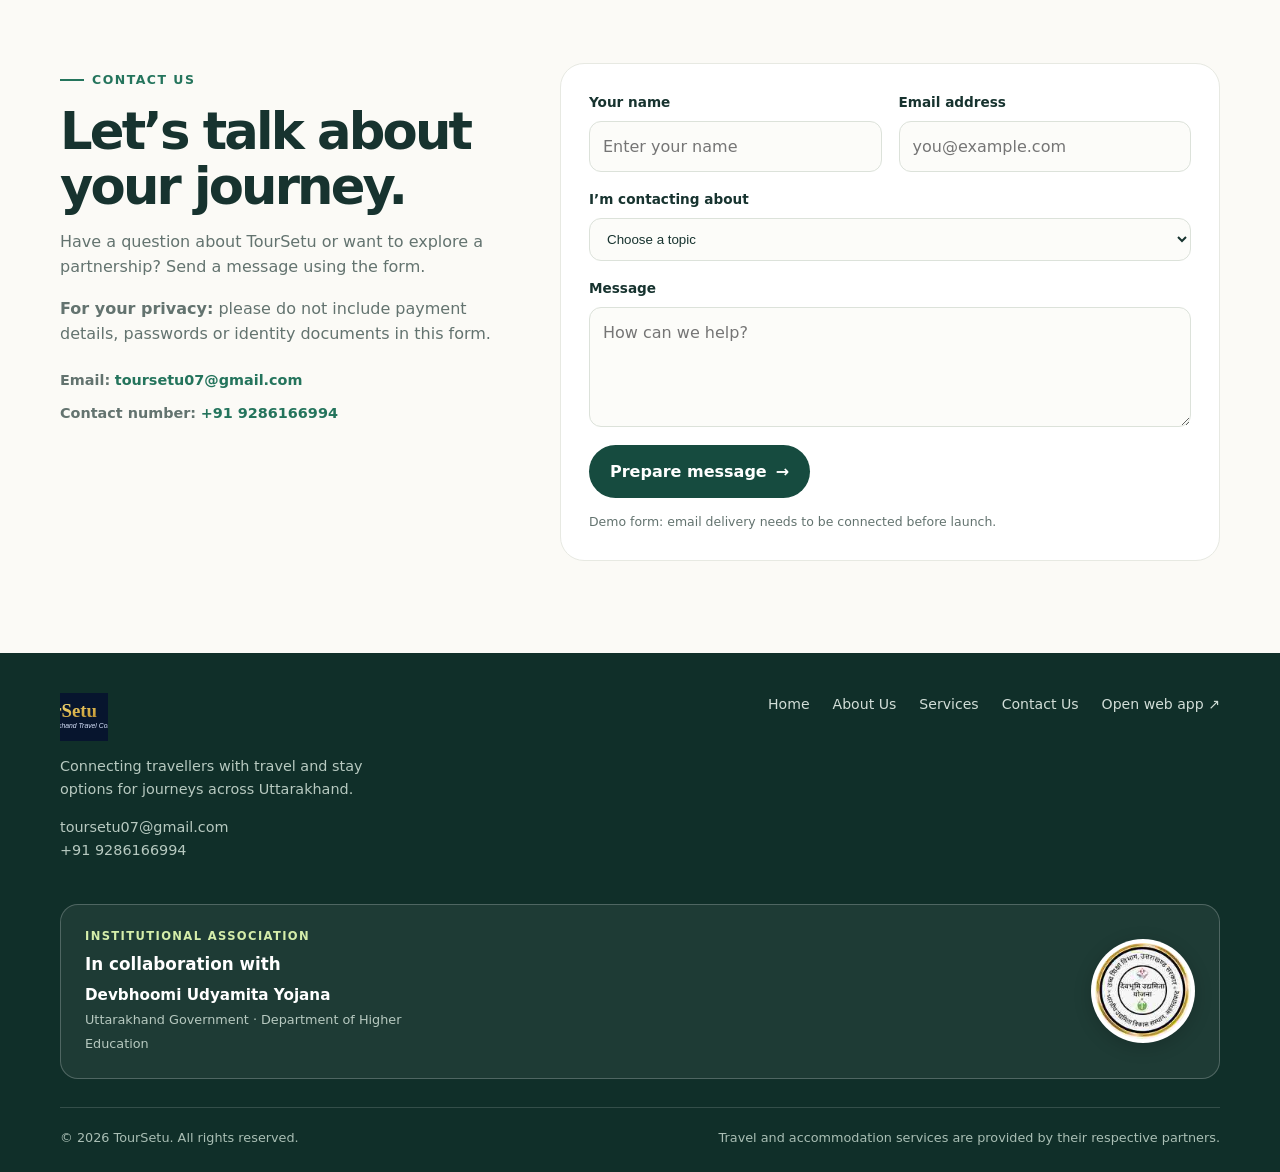
==== commit 3c4f2f59: "Preserve all responsive page updates and refine mobile grids" ====
--- a/index.html
+++ b/index.html
@@ -2,7 +2,7 @@
 <html lang="en">
 <head>
   <meta charset="utf-8">
-  <meta name="viewport" content="width=device-width, initial-scale=1">
+  <meta name="viewport" content="width=device-width, initial-scale=1.0, maximum-scale=5.0, viewport-fit=cover">
   <meta name="theme-color" content="#123c35">
   <meta name="description" content="Discover Uttarakhand with TourSetu. Explore Char Dham Yatra travel packages, trusted travel agencies and stays in one place.">
   <title>TourSetu | Your Uttarakhand Journey Starts Here</title>
@@ -26,6 +26,7 @@
     @media(max-width:700px){.wrap{width:min(100% - 30px,560px)}.nav{height:68px}.menu-toggle{display:inline-flex}.nav-cta{display:none}.navlinks{display:none;position:absolute;top:68px;left:0;right:0;background:var(--cream);padding:18px 22px 24px;border-bottom:1px solid var(--line);flex-direction:column;align-items:stretch;gap:0}.navlinks.open{display:flex}.navlinks a{padding:12px 4px}.navlinks a:last-child{display:block}.hero{padding:40px 0 48px}h1{font-size:clamp(2.65rem,12vw,4rem)}.hero-copy{font-size:1rem}.hero-visual{min-height:350px}.hero-photo{border-radius:26px 26px 75px 26px;inset:0 0 18px 8px}.floating-card{top:22px;padding:12px}.floating-icon{width:36px;height:36px}.floating-note{right:0;max-width:175px;font-size:.8rem;padding:13px 14px}.photo-caption{left:22px;bottom:24px}.photo-caption h3{font-size:1.45rem}.stats-grid{grid-template-columns:1fr;gap:0;padding:10px 0}.stat,.stat:first-child{padding:13px 2px;border-right:0;border-bottom:1px solid var(--line)}.stat:last-child{border-bottom:0}.services-grid,.steps-grid{grid-template-columns:1fr}.service-card{padding:23px}.content-section{padding:65px 0!important}.about-grid,.contact-grid{grid-template-columns:1fr}.about-art{min-height:300px;order:2}.about-copy{order:1}.cta-band{padding:30px 24px;display:block}.cta-band .btn{margin-top:22px}.contact-panel{padding:20px}.form-grid{grid-template-columns:1fr}.field.full{grid-column:auto}.footer-top{display:block}.footer-links{margin-top:24px;gap:15px}.footer-bottom{display:block}.footer-bottom span{display:block;margin-top:7px}}
     @media(prefers-reduced-motion:reduce){*,*::before,*::after{scroll-behavior:auto!important;transition:none!important}}
   </style>
+  <link rel="stylesheet" href="responsive.css?v=2026-11-15">
 </head>
 <body>
   <header class="topbar">
--- a/responsive.css
+++ b/responsive.css
@@ -0,0 +1,57 @@
+/* TourSetu cross-portal responsive foundation — desktop, Android and iOS */
+:root { color-scheme: light; }
+html { width:100%; max-width:100%; overflow-x:clip; -webkit-text-size-adjust:100%; text-size-adjust:100%; }
+body { width:100%; max-width:100%; min-width:0; overflow-x:clip; }
+*, *::before, *::after { box-sizing:border-box; }
+img, video, canvas, svg { max-width:100%; }
+iframe { max-width:100%; }
+button, a, input, select, textarea, summary, [role="button"] { touch-action:manipulation; }
+button, a, [role="button"], input[type="checkbox"], input[type="radio"], select { -webkit-tap-highlight-color:transparent; }
+:where(button, a, [role="button"], summary) { min-height:44px; }
+:where(input:not([type="checkbox"]):not([type="radio"]), select, textarea) { max-width:100%; min-width:0; }
+#app, #app > *, .driver-app, .main, .content, main, .page, .page-content { min-width:0; max-width:100%; }
+#app img, .driver-app img { height:auto; }
+@media (min-width:1024px) {
+  #app { width:100%; max-width:100%; }
+  #app .container, #app .dashboard-container, #app .main-content { width:min(100% - 48px, 1600px); max-width:1600px; margin-inline:auto; }
+  #app .grid, #app .cards-grid, #app .dashboard-grid, #app .taxi-grid, #app .listing-grid { grid-template-columns:repeat(auto-fit,minmax(min(100%,280px),1fr)); }
+  .driver-app .content { width:100%; max-width:1600px; margin-inline:auto; padding-inline:clamp(24px,3vw,56px); }
+}
+@media (max-width:1023px) { #app .container, #app .dashboard-container, #app .main-content { max-width:100%; } }
+@media (max-width:768px) {
+  html, body { overflow-x:hidden; }
+  body { min-width:320px; }
+  #app { width:100%; max-width:100%; padding-inline:0; }
+  #app :where(.grid, .cards-grid, .dashboard-grid, .taxi-grid, .listing-grid, .search-grid, .filter-grid, .form-grid, .panel-grid), #app [style*="grid-template-columns"] { grid-template-columns:minmax(0,1fr) !important; }
+  #app :where(.flex-row, .toolbar, .search-bar, .filter-bar, .form-actions, .dashboard-header, .section-header) { flex-wrap:wrap; min-width:0; }
+  #app :where(input, select, textarea, button) { font-size:16px; }
+  #app :where(input, select, textarea) { width:100%; min-width:0; }
+  #app :where(button, .btn, .nav-item, .side-link, [role="button"]) { min-height:44px; }
+  #app :where(.card, .panel, .modal-content, .form-card) { min-width:0; max-width:100%; }
+  #app :where(.modal, .modal-overlay, .modal-backdrop, [role="dialog"]) { max-width:100vw; max-height:100dvh; overflow-y:auto; overscroll-behavior:contain; }
+  #app :where(.modal-content, [role="dialog"] .modal-content) { width:min(100% - 20px, 620px) !important; max-height:calc(100dvh - 24px); margin:12px auto; overflow-y:auto; padding-bottom:max(16px, env(safe-area-inset-bottom)); }
+  #app :where(table) { display:block; width:100%; max-width:100%; overflow-x:auto; -webkit-overflow-scrolling:touch; }
+  #app :where(pre, code, .long-text, .address, .email) { overflow-wrap:anywhere; }
+  .driver-app { width:100%; max-width:100%; overflow-x:clip; }
+  .driver-app .sidebar { position:sticky; top:0; width:100%; height:auto; max-height:none; padding:10px 12px; }
+  .driver-app .side-nav { display:flex; flex-wrap:nowrap; overflow-x:auto; overflow-y:hidden; max-width:100%; padding-bottom:4px; -webkit-overflow-scrolling:touch; }
+  .driver-app .side-link { flex:0 0 auto; min-height:44px; white-space:nowrap; }
+  .driver-app .main { width:100%; margin-left:0; min-width:0; }
+  .driver-app .topbar { padding-inline:14px; gap:10px; }
+  .driver-app .content { width:100%; max-width:100%; padding:18px 14px calc(28px + env(safe-area-inset-bottom)); }
+  .driver-app .stats { grid-template-columns:repeat(2,minmax(0,1fr)); }
+  .driver-app .driver-grid { grid-template-columns:minmax(0,1fr); }
+  .driver-app .driver-grid .full { grid-column:1/-1; }
+  .driver-app .driver-grid input, .driver-app .driver-grid select { min-height:44px; font-size:16px; }
+  .driver-app .panel-head { flex-wrap:wrap; gap:10px; }
+  .driver-app .panel-body { min-width:0; }
+  .driver-app .btn { min-height:44px; }
+  .auth-wrap, .auth-card { width:min(100% - 24px, 520px); max-width:100%; }
+  .auth-card { padding:clamp(16px,4vw,26px); }
+  .sidebar, .drawer, .slide-out-drawer { max-width:min(88vw,360px); }
+  .drawer a, .drawer button, .slide-out-drawer a, .slide-out-drawer button { min-height:44px; }
+  .wrap { width:min(100% - 28px, 720px); }
+}
+@media (max-width:380px) { .driver-app .stats { grid-template-columns:minmax(0,1fr); } .driver-app .topbar { padding-inline:10px; } .driver-app .content { padding-inline:10px; } }
+@supports not (overflow:clip) { html, body { overflow-x:hidden; } }
+@media (prefers-reduced-motion:reduce) { *,*::before,*::after { scroll-behavior:auto !important; animation-duration:.01ms !important; transition-duration:.01ms !important; } }
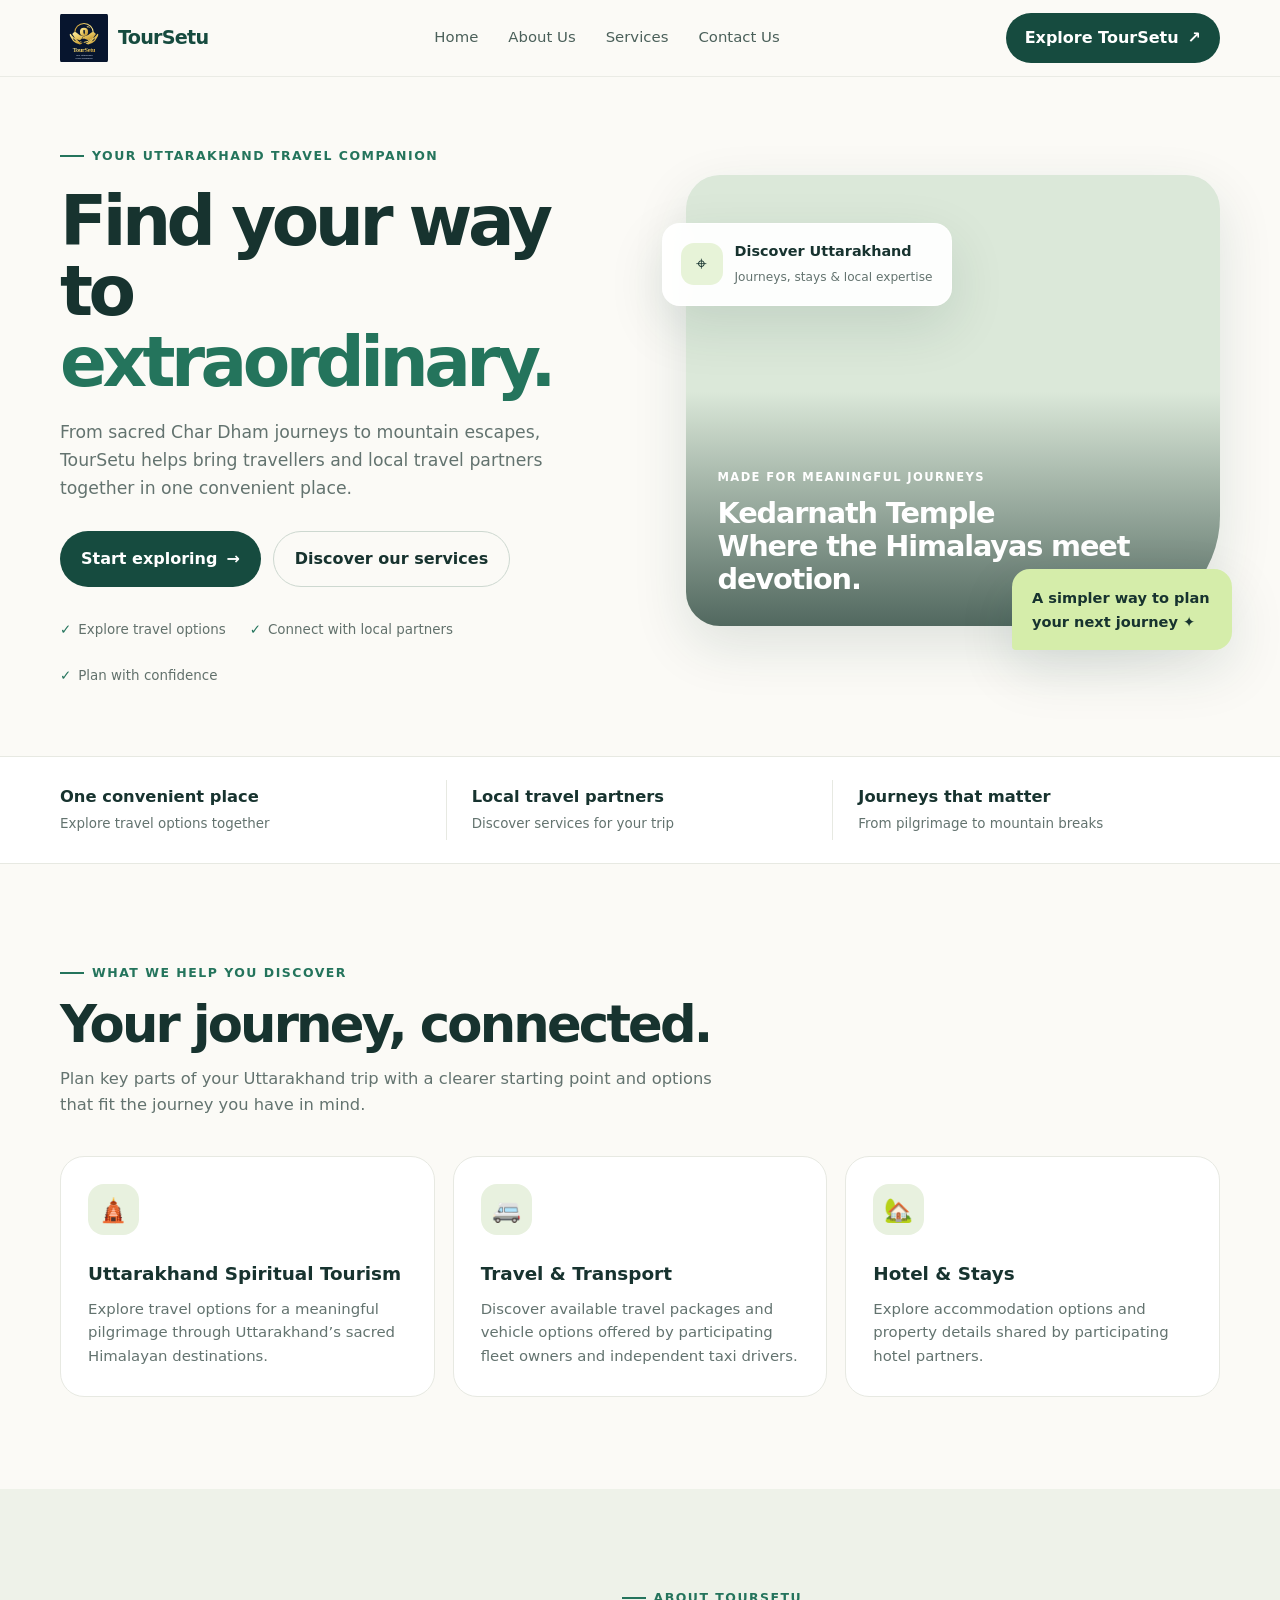
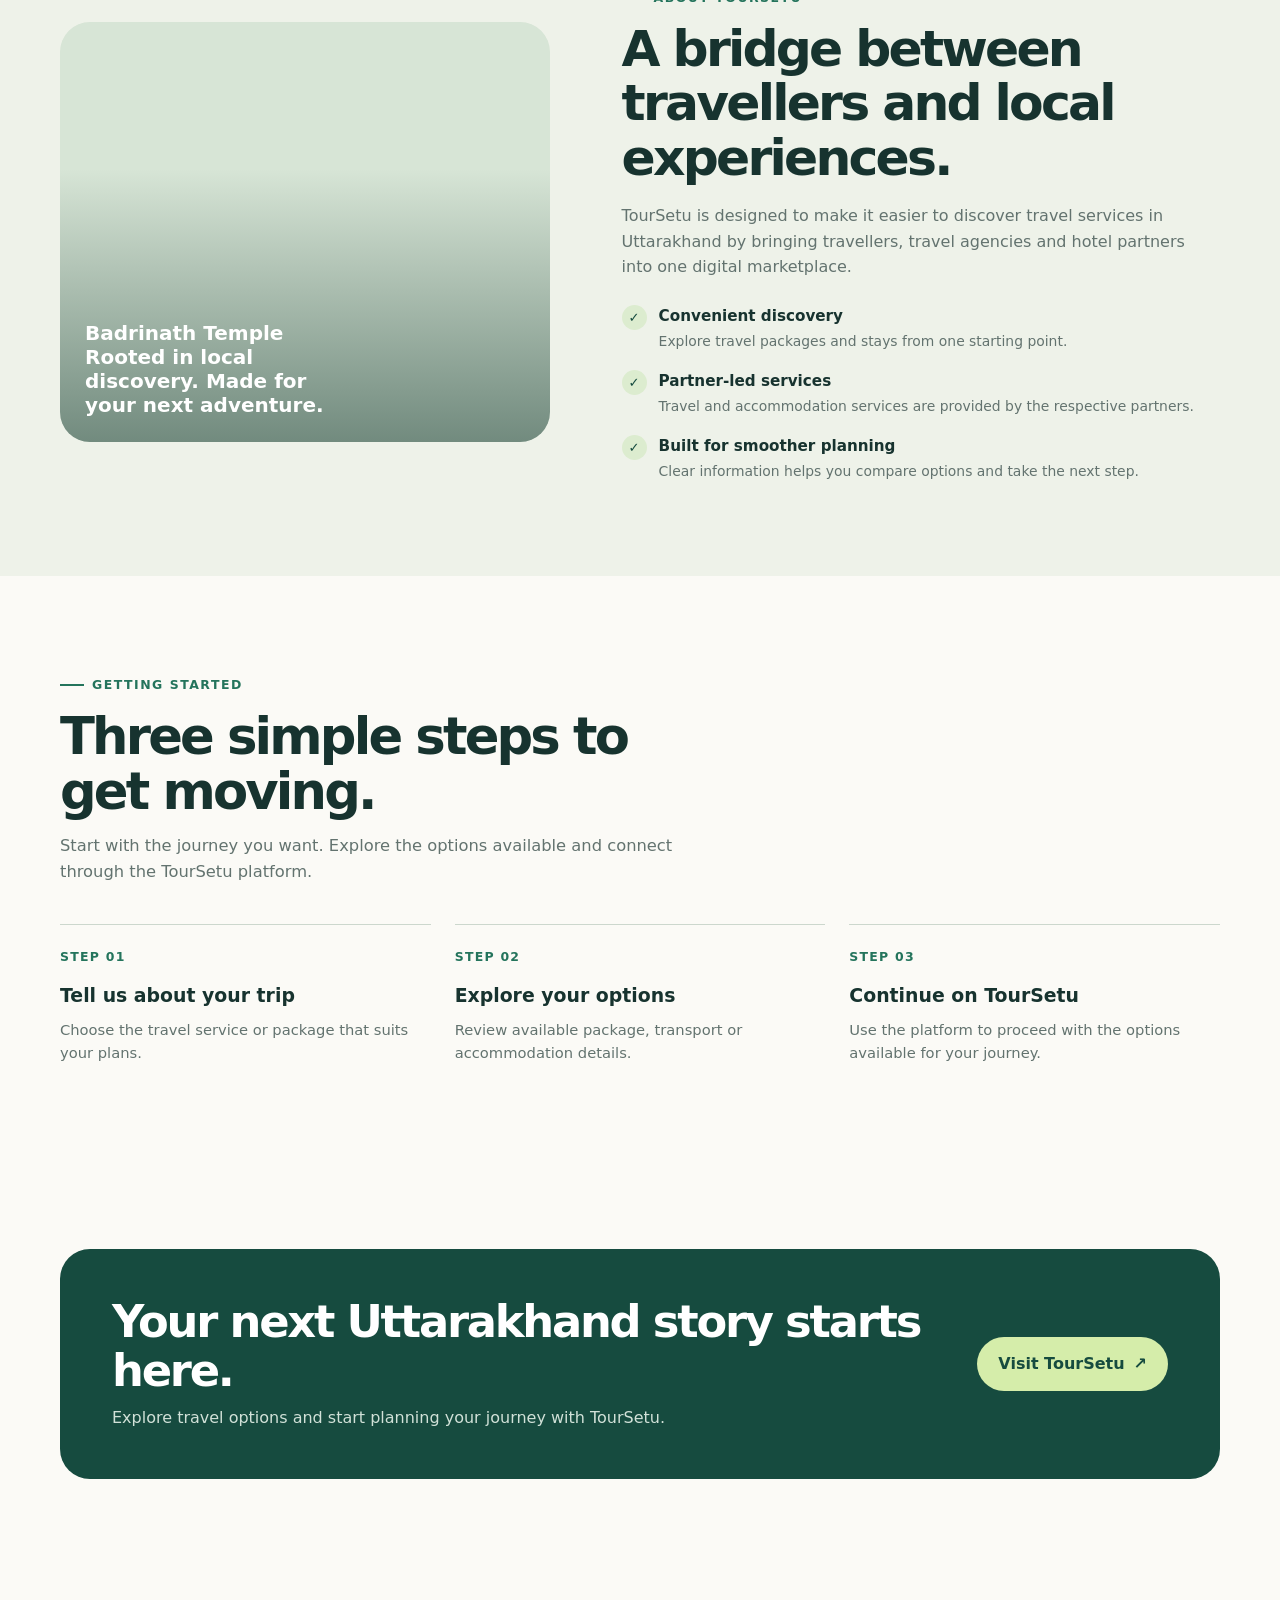
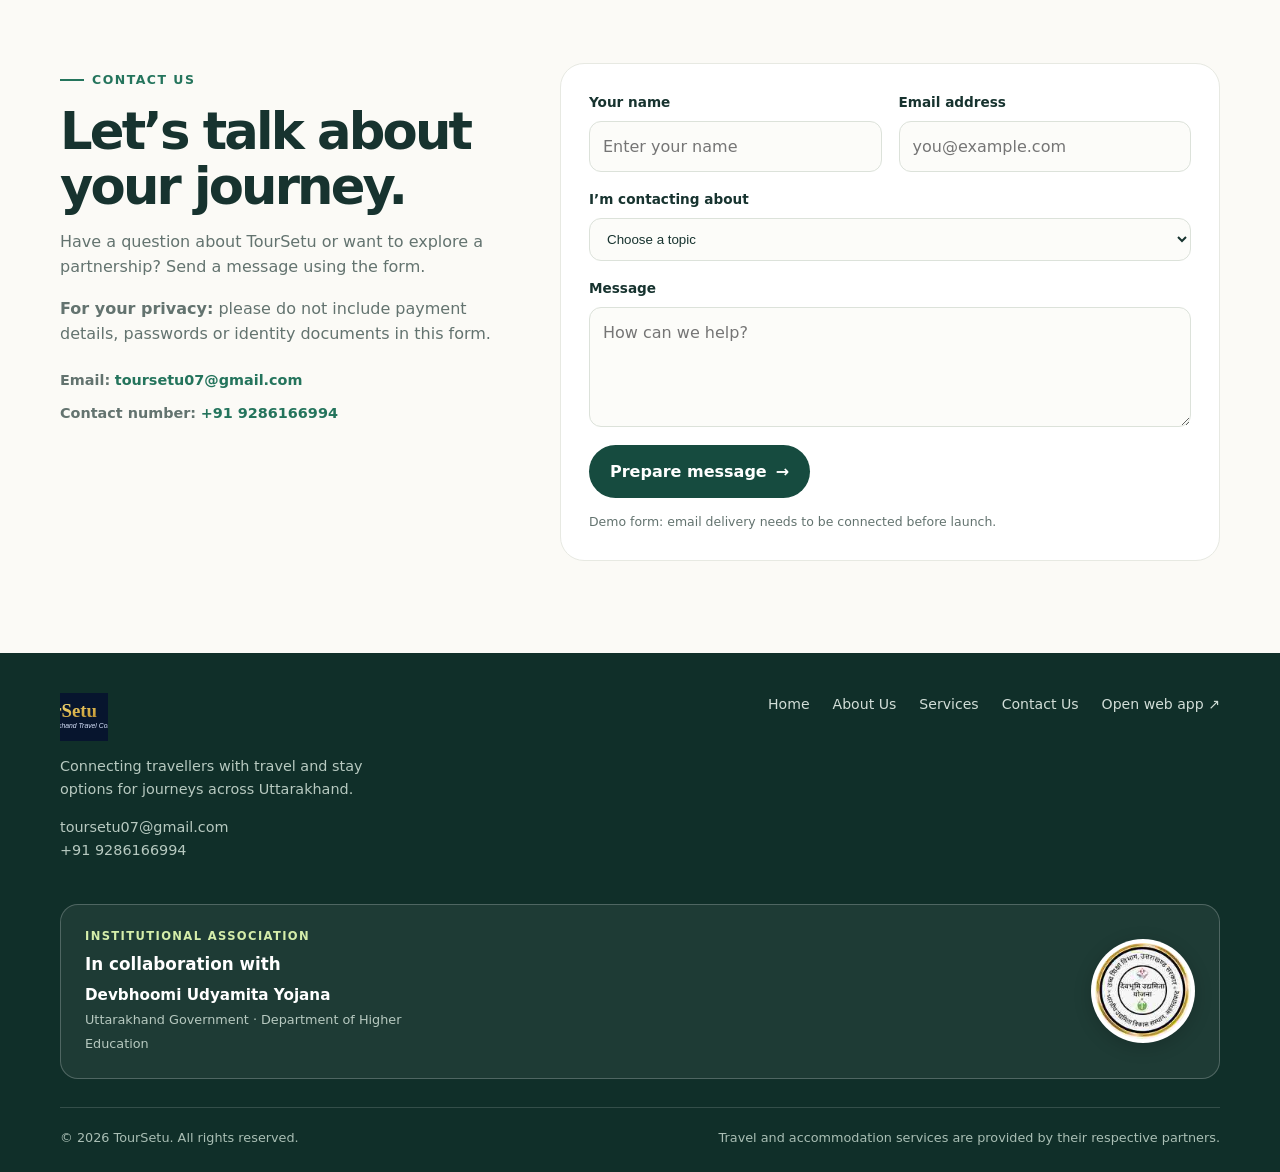
==== commit e65bfeeb: "Update landing page discovery card copy" ====
--- a/index.html
+++ b/index.html
@@ -61,8 +61,8 @@
       <div class="wrap">
         <div class="section-head"><div class="eyebrow">What we help you discover</div><h2>Your journey, connected.</h2><p>Plan key parts of your Uttarakhand trip with a clearer starting point and options that fit the journey you have in mind.</p></div>
         <div class="services-grid">
-          <article class="service-card"><div class="service-icon" aria-hidden="true">🛕</div><h3>Char Dham Yatra</h3><p>Explore travel options for a meaningful pilgrimage through Uttarakhand’s sacred Himalayan destinations.</p></article>
-          <article class="service-card"><div class="service-icon" aria-hidden="true">🚐</div><h3>Travel & Transport</h3><p>Discover available travel packages and vehicle options offered by participating fleet owners.</p></article>
+          <article class="service-card"><div class="service-icon" aria-hidden="true">🛕</div><h3>Uttarakhand Spiritual Tourism</h3><p>Explore travel options for a meaningful pilgrimage through Uttarakhand’s sacred Himalayan destinations.</p></article>
+          <article class="service-card"><div class="service-icon" aria-hidden="true">🚐</div><h3>Travel & Transport</h3><p>Discover available travel packages and vehicle options offered by participating fleet owners and independent taxi drivers.</p></article>
           <article class="service-card"><div class="service-icon" aria-hidden="true">🏡</div><h3>Hotel & Stays</h3><p>Explore accommodation options and property details shared by participating hotel partners.</p></article>
         </div>
       </div>
--- a/responsive.css
+++ b/responsive.css
@@ -7,7 +7,6 @@
 iframe { max-width:100%; }
 button, a, input, select, textarea, summary, [role="button"] { touch-action:manipulation; }
 button, a, [role="button"], input[type="checkbox"], input[type="radio"], select { -webkit-tap-highlight-color:transparent; }
-:where(button, a, [role="button"], summary) { min-height:44px; }
 :where(input:not([type="checkbox"]):not([type="radio"]), select, textarea) { max-width:100%; min-width:0; }
 #app, #app > *, .driver-app, .main, .content, main, .page, .page-content { min-width:0; max-width:100%; }
 #app img, .driver-app img { height:auto; }
@@ -26,7 +25,7 @@
   #app :where(.flex-row, .toolbar, .search-bar, .filter-bar, .form-actions, .dashboard-header, .section-header) { flex-wrap:wrap; min-width:0; }
   #app :where(input, select, textarea, button) { font-size:16px; }
   #app :where(input, select, textarea) { width:100%; min-width:0; }
-  #app :where(button, .btn, .nav-item, .side-link, [role="button"]) { min-height:44px; }
+  #app :where(button, .btn, .nav-item, .side-link, [role="button"], summary), #app .navlinks a, #app .drawer a, #app .slide-out-drawer a { min-height:44px; }
   #app :where(.card, .panel, .modal-content, .form-card) { min-width:0; max-width:100%; }
   #app :where(.modal, .modal-overlay, .modal-backdrop, [role="dialog"]) { max-width:100vw; max-height:100dvh; overflow-y:auto; overscroll-behavior:contain; }
   #app :where(.modal-content, [role="dialog"] .modal-content) { width:min(100% - 20px, 620px) !important; max-height:calc(100dvh - 24px); margin:12px auto; overflow-y:auto; padding-bottom:max(16px, env(safe-area-inset-bottom)); }
@@ -55,3 +54,767 @@
 @media (max-width:380px) { .driver-app .stats { grid-template-columns:minmax(0,1fr); } .driver-app .topbar { padding-inline:10px; } .driver-app .content { padding-inline:10px; } }
 @supports not (overflow:clip) { html, body { overflow-x:hidden; } }
 @media (prefers-reduced-motion:reduce) { *,*::before,*::after { scroll-behavior:auto !important; animation-duration:.01ms !important; transition-duration:.01ms !important; } }
+
+
+/* Mobile-only portal polish: search controls, dashboard actions and drawers.
+   All overrides are scoped to <=768px so desktop geometry remains unchanged. */
+@media (max-width:768px) {
+  #app { padding-inline:max(0px, env(safe-area-inset-left)) max(0px, env(safe-area-inset-right)); }
+  #app :where(.card,.panel,.form-card,.search-container,.search-panel,.dashboard-card,.dashboard-section,.section-card) {
+    padding:clamp(12px,3.5vw,16px);
+    border-radius:14px;
+  }
+  #app :where(h1) { font-size:clamp(1.45rem,6vw,1.9rem); line-height:1.2; overflow-wrap:normal; }
+  #app :where(h2) { font-size:clamp(1.2rem,5vw,1.55rem); line-height:1.25; }
+  #app :where(h3) { font-size:clamp(1.05rem,4.2vw,1.25rem); line-height:1.3; }
+  #app :where(p,.muted,.helper-text) { line-height:1.5; }
+  #app :where(.dashboard-header,.section-header,.toolbar,.action-bar,.dashboard-actions,.header-actions,.action-buttons,.top-actions) { gap:10px; align-items:stretch; min-width:0; }\n  #app :where(.dashboard-actions,.header-actions,.action-buttons) { display:grid; grid-template-columns:repeat(2,minmax(0,1fr)); }\n  #app :where(.dashboard-actions,.header-actions,.action-buttons) > button, #app :where(.dashboard-actions,.header-actions,.action-buttons) > a { width:100%; min-width:0; min-height:44px; }
+  #app :where(.dashboard-header,.section-header) > :first-child { min-width:0; flex:1 1 100%; }
+  /* Search-type selector: compact, non-wrapping pills with horizontal swipe. */
+  #app div:has(> div > label > input[name="search-type"]) {
+    display:flex !important; flex-wrap:wrap !important; align-items:center !important;
+    justify-content:flex-start !important; gap:10px !important; padding:12px !important;
+  }
+  #app div:has(> label > input[name="search-type"]) {
+    display:flex !important; flex:1 1 100% !important; flex-wrap:nowrap !important;
+    gap:8px !important; min-width:0; max-width:100%; overflow-x:auto; overflow-y:hidden;
+    padding:2px 1px 7px; -webkit-overflow-scrolling:touch; scrollbar-width:thin;
+    scroll-snap-type:x proximity;
+  }
+  #app div:has(> label > input[name="search-type"]) > label {
+    display:inline-flex !important; flex:0 0 auto !important; align-items:center;
+    white-space:nowrap !important; overflow-wrap:normal !important; word-break:keep-all !important;
+    min-height:44px; padding:9px 13px; border:1px solid #e5e7eb; border-radius:999px;
+    background:#fff; font-size:13px !important; line-height:1.2; gap:7px !important;
+    scroll-snap-align:start;
+  }
+  #app div:has(> label > input[name="search-type"]) > label input[type="radio"] {
+    width:17px !important; height:17px; flex:0 0 17px; margin:0; accent-color:#ff9f43;
+  }
+  /* Dashboard action groups remain readable and thumb-friendly. */
+  #app :where(div,section,header):has(> button[onclick*="confirmCustomerLogout"]),
+  #app :where(div,section,header):has(> button[onclick*="renderCustomerRequests"]) {
+    display:grid !important; grid-template-columns:repeat(2,minmax(0,1fr)) !important;
+    gap:9px !important; align-items:stretch !important; min-width:0;
+  }
+  #app :where(div,section,header):has(> button[onclick*="confirmCustomerLogout"]) > button,
+  #app :where(div,section,header):has(> button[onclick*="renderCustomerRequests"]) > button {
+    width:100% !important; min-width:0; min-height:46px !important; padding:10px 12px !important;
+    white-space:normal; line-height:1.25; font-size:14px !important;
+  }
+  #app :where(button,.btn,[role="button"],.nav-item,.menu-item) {
+    min-height:44px; max-width:100%; white-space:normal; overflow-wrap:normal;
+  }
+  #app :where(.modal-overlay,.modal-backdrop,[role="dialog"]) { padding:10px !important; }
+  #app :where(.modal-content,[role="dialog"] .modal-content) {
+    width:100% !important; max-width:620px !important; padding:16px !important;
+    margin:8px auto !important; border-radius:16px;
+  }
+  /* Drawer surfaces use compositor-friendly transforms and respect device safe areas. */
+  #app :where(.drawer,.slide-out-drawer,.sidebar,[class*="slide-drawer"],[class*="side-drawer"]) {
+    max-width:min(88vw,360px); padding-top:max(14px,env(safe-area-inset-top));
+    padding-bottom:max(16px,env(safe-area-inset-bottom));
+    will-change:transform; backface-visibility:hidden;
+    transition:transform .26s cubic-bezier(.2,.75,.25,1),opacity .2s ease,visibility .2s ease;
+    -webkit-overflow-scrolling:touch; overscroll-behavior:contain;
+  }
+  #app :where(.drawer a,.drawer button,.slide-out-drawer a,.slide-out-drawer button,
+    [class*="slide-drawer"] a,[class*="slide-drawer"] button,
+    [class*="side-drawer"] a,[class*="side-drawer"] button) { min-height:44px; }
+  #app :where(.drawer-backdrop,.drawer-overlay,[class*="drawer-backdrop"],[class*="drawer-overlay"]) {
+    transition:opacity .2s ease,visibility .2s ease;
+  }
+  #app :where(.card,.panel,.search-container,.dashboard-section) > * { min-width:0; }
+}
+@media (max-width:420px) {
+  #app :where(div,section,header):has(> button[onclick*="confirmCustomerLogout"]),
+  #app :where(div,section,header):has(> button[onclick*="renderCustomerRequests"]) {
+    grid-template-columns:minmax(0,1fr) !important;
+  }
+}
+@media (prefers-reduced-motion:reduce) {
+  #app :where(.drawer,.slide-out-drawer,.sidebar,[class*="slide-drawer"],[class*="side-drawer"],
+    .drawer-backdrop,.drawer-overlay,[class*="drawer-backdrop"],[class*="drawer-overlay"]) { transition:none !important; }
+}
+
+
+/* Desktop-wide layout refinement — isolated from tablet/mobile geometry. */
+@media (min-width: 1024px) {
+  html, body { width: 100%; max-width: 100%; }
+  body {
+    display: block !important;
+    padding: clamp(20px, 2vw, 32px) !important;
+    margin: 0 !important;
+  }
+  #app {
+    width: min(95vw, 1600px) !important;
+    max-width: 1600px !important;
+    margin-inline: auto !important;
+  }
+  #app > .container,
+  #app .container,
+  #app .dashboard-container,
+  #app .main-content,
+  #app .search-container,
+  #app .search-panel,
+  #app .page-content,
+  #app .dashboard-content,
+  #app .content,
+  #app .section-container {
+    width: 100%;
+    max-width: 1600px;
+    margin-inline: auto;
+  }
+  #app > .toursetu-agency-dashboard,
+  #app > .hotel-dashboard-shell,
+  #app > div[style*="background:#f4f7f6"] {
+    width: 100% !important;
+    max-width: none !important;
+    margin-inline: 0 !important;
+  }
+  #app > div[style*="background:#f4f7f6"] > div[style*="max-width:1200px"] {
+    width: 100% !important;
+    max-width: 1540px !important;
+  }
+  #app #owner-dashboard-section {
+    width: 100% !important;
+    max-width: 1600px !important;
+  }
+  #app :where(.grid, .cards-grid, .dashboard-grid, .taxi-grid, .listing-grid,
+    .search-grid, .filter-grid, .panel-grid, .stats, #customer-pkg-list) {
+    grid-template-columns: repeat(auto-fit, minmax(min(100%, 300px), 1fr));
+    align-items: stretch;
+  }
+  #app :where(.dashboard-header, .section-header, .toolbar, .action-bar,
+    .dashboard-actions, .header-actions, .action-buttons, .top-actions,
+    .form-actions, .hotel-room-card-controls) {
+    display: flex;
+    flex-wrap: wrap;
+    align-items: center;
+    justify-content: flex-start;
+    gap: 12px;
+    min-width: 0;
+  }
+  #app :where(.dashboard-actions, .header-actions, .action-buttons,
+    .form-actions, .top-actions) > button,
+  #app :where(.dashboard-actions, .header-actions, .action-buttons,
+    .form-actions, .top-actions) > a {
+    width: auto !important;
+    min-width: max-content;
+    flex: 0 1 auto;
+  }
+  #app :where(table) {
+    width: 100%;
+    max-width: 100%;
+  }
+  .toursetu-agency-dashboard,
+  .hotel-dashboard-shell {
+    width: 100% !important;
+    max-width: 1600px !important;
+  }
+  .toursetu-agency-dashboard .agency-main-content,
+  #hotel-main-content {
+    flex: 1 1 0;
+    min-width: 0;
+    max-width: none !important;
+  }
+  .driver-app .main { width: 100%; min-width: 0; }
+  .driver-app .content {
+    width: min(100%, 1600px);
+    max-width: 1600px;
+    padding-inline: clamp(28px, 3vw, 56px);
+  }
+  .driver-app .panel-grid {
+    grid-template-columns: minmax(0, 1.6fr) minmax(320px, .9fr);
+    gap: clamp(18px, 2vw, 30px);
+  }
+  .driver-app .stats {
+    grid-template-columns: repeat(4, minmax(0, 1fr));
+  }
+}
+
+/* Consistent drawer motion on desktop and mobile; state remains controlled by app JS. */
+#app :where(.drawer, .slide-out-drawer, .sidebar,
+  [class*="slide-drawer"], [class*="side-drawer"],
+  .drawer-backdrop, .drawer-overlay,
+  [class*="drawer-backdrop"], [class*="drawer-overlay"]) {
+  transition: transform .28s cubic-bezier(.2,.75,.25,1),
+    opacity .22s ease, visibility .22s ease, box-shadow .22s ease;
+  will-change: transform;
+}
+#app :where(.drawer a, .drawer button, .slide-out-drawer a,
+  .slide-out-drawer button, [class*="slide-drawer"] a,
+  [class*="slide-drawer"] button) {
+  transition: background-color .18s ease, color .18s ease,
+    transform .18s ease, opacity .18s ease;
+}
+@media (prefers-reduced-motion: reduce) {
+  #app :where(.drawer, .slide-out-drawer, .sidebar,
+    [class*="slide-drawer"], [class*="side-drawer"],
+    .drawer-backdrop, .drawer-overlay,
+    [class*="drawer-backdrop"], [class*="drawer-overlay"]),
+  #app :where(.drawer a, .drawer button, .slide-out-drawer a,
+    .slide-out-drawer button, [class*="slide-drawer"] a,
+    [class*="slide-drawer"] button) {
+    transition: none !important;
+    will-change: auto;
+  }
+}
+
+
+/* Desktop SaaS layout refinement for the agency workspace. */
+@media (min-width: 1024px) {
+  html, body { width:100%; min-width:0; max-width:100%; }
+  body { padding:0 !important; margin:0 !important; }
+  #app {
+    width:100% !important;
+    max-width:none !important;
+    margin:0 auto !important;
+    padding:0 !important;
+    box-sizing:border-box;
+  }
+  #app > .toursetu-agency-dashboard {
+    width:100% !important;
+    max-width:none !important;
+    min-height:100vh;
+    margin:0 !important;
+    display:flex !important;
+    align-items:stretch;
+    background:#f5f7fb;
+  }
+  .toursetu-agency-dashboard > .agency-sidebar {
+    position:sticky;
+    top:0;
+    align-self:flex-start;
+    width:260px !important;
+    min-width:260px;
+    height:100vh;
+    min-height:100vh;
+    overflow-y:auto;
+    box-shadow:4px 0 24px rgba(15,23,42,.08);
+    z-index:20;
+  }
+  .toursetu-agency-dashboard > .agency-main-content {
+    flex:1 1 0 !important;
+    width:calc(100% - 260px) !important;
+    max-width:none !important;
+    min-width:0;
+    min-height:100vh;
+    padding:clamp(28px,3vw,52px) !important;
+    overflow-x:hidden;
+    background:#f5f7fb !important;
+  }
+  /* Overview: three equal KPI cards with stronger visual hierarchy. */
+  #main-content > div[style*="display:grid"] {
+    display:grid !important;
+    grid-template-columns:repeat(3,minmax(0,1fr)) !important;
+    gap:clamp(16px,1.6vw,26px) !important;
+    width:100%;
+  }
+  #main-content > div[style*="display:grid"] > div {
+    min-width:0;
+    min-height:142px;
+    padding:clamp(22px,2vw,32px) !important;
+    border:1px solid #e8edf5;
+    border-top:0 !important;
+    border-radius:16px !important;
+    box-shadow:0 8px 28px rgba(15,23,42,.06) !important;
+    position:relative;
+    overflow:hidden;
+  }
+  #main-content > div[style*="display:grid"] > div::before {
+    content:"";
+    position:absolute;
+    inset:0 auto 0 0;
+    width:5px;
+    background:var(--agency-metric-accent,#ff9f43);
+  }
+  #main-content > div[style*="display:grid"] > div:nth-child(1) { --agency-metric-accent:#16a36a; }
+  #main-content > div[style*="display:grid"] > div:nth-child(2) { --agency-metric-accent:#e99a28; }
+  #main-content > div[style*="display:grid"] > div:nth-child(3) { --agency-metric-accent:#3978d5; }
+  #main-content > div[style*="display:grid"] > div small {
+    color:#64748b;
+    font-size:12px;
+    letter-spacing:.075em !important;
+  }
+  #main-content > div[style*="display:grid"] > div h2 {
+    color:#17243a;
+    font-size:clamp(26px,2.1vw,36px);
+    font-weight:750;
+    line-height:1.2;
+  }
+  /* Booking request cards: two-column desktop board, structured information. */
+  #booking-list-area {
+    display:grid;
+    grid-template-columns:repeat(2,minmax(0,1fr));
+    align-items:stretch;
+    gap:20px;
+    margin-top:24px !important;
+  }
+  #booking-list-area > article {
+    min-width:0;
+    height:100%;
+    box-sizing:border-box;
+    margin:0 !important;
+    padding:clamp(20px,1.7vw,28px) !important;
+    border:1px solid #e7ebf2;
+    border-left:4px solid var(--agency-booking-status,#ff9f43) !important;
+    border-radius:16px !important;
+    box-shadow:0 6px 22px rgba(15,23,42,.055) !important;
+    display:flex;
+    flex-direction:column;
+  }
+  #booking-list-area > article > div:first-child {
+    align-items:center !important;
+    flex-wrap:wrap;
+  }
+  #booking-list-area article [data-agency-booking-action],
+  #booking-list-area article button {
+    min-height:42px;
+    border-radius:9px;
+    font-weight:700;
+  }
+  #booking-list-area article [style*="grid-template-columns"] {
+    grid-template-columns:repeat(2,minmax(0,1fr)) !important;
+    gap:14px !important;
+  }
+  /* Packages and hotel stock use consistent SaaS cards. */
+  #pkg-list-container,
+  #agency-hotel-pkg-list {
+    display:grid !important;
+    grid-template-columns:repeat(2,minmax(0,1fr));
+    gap:20px;
+    align-items:stretch;
+  }
+  #pkg-list-container > article,
+  #agency-hotel-pkg-list > article {
+    min-width:0;
+    height:100%;
+    box-sizing:border-box;
+    margin:0 !important;
+    border:1px solid #e7ebf2;
+    border-left:4px solid #ff9f43 !important;
+    border-radius:16px !important;
+    box-shadow:0 6px 22px rgba(15,23,42,.055) !important;
+  }
+  /* Agency profile: three clearly separated information tiles. */
+  #main-content > section[style*="border-left"] {
+    display:grid;
+    grid-template-columns:repeat(3,minmax(0,1fr));
+    gap:18px;
+    padding:24px !important;
+    border:1px solid #e7ebf2 !important;
+    border-left:0 !important;
+    border-radius:16px !important;
+    box-shadow:0 8px 28px rgba(15,23,42,.06);
+  }
+  #main-content > section[style*="border-left"] > div {
+    min-width:0;
+    padding:20px;
+    border:1px solid #edf0f5;
+    border-radius:12px;
+    background:#f8fafc;
+  }
+  #main-content > section[style*="border-left"] label {
+    color:#64748b !important;
+    font-size:11px !important;
+    letter-spacing:.06em;
+    text-transform:uppercase;
+  }
+  #main-content > section[style*="border-left"] p {
+    color:#1e293b !important;
+    font-size:15px !important;
+    font-weight:650;
+    overflow-wrap:anywhere;
+  }
+  .toursetu-agency-dashboard .nav-item {
+    min-height:46px;
+    border-radius:10px !important;
+    transition:background-color .18s ease, transform .18s ease, color .18s ease;
+  }
+  .toursetu-agency-dashboard .nav-item:hover {
+    background:rgba(255,255,255,.1) !important;
+    transform:translateX(2px);
+  }
+}
+@media (min-width: 1440px) {
+  .toursetu-agency-dashboard > .agency-sidebar {
+    width:280px !important;
+    min-width:280px;
+    padding:30px !important;
+  }
+  .toursetu-agency-dashboard > .agency-main-content {
+    width:calc(100% - 280px) !important;
+    padding:clamp(40px,3.2vw,64px) !important;
+  }
+  #booking-list-area,
+  #pkg-list-container,
+  #agency-hotel-pkg-list { grid-template-columns:repeat(2,minmax(0,1fr)); }
+}
+@media (min-width: 1024px) and (max-width: 1199px) {
+  .toursetu-agency-dashboard > .agency-sidebar {
+    width:220px !important;
+    min-width:220px;
+    padding:20px !important;
+  }
+  .toursetu-agency-dashboard > .agency-main-content {
+    width:calc(100% - 220px) !important;
+    padding:24px !important;
+  }
+  #booking-list-area,
+  #pkg-list-container,
+  #agency-hotel-pkg-list { grid-template-columns:minmax(0,1fr); }
+  #main-content > section[style*="border-left"] {
+    grid-template-columns:repeat(2,minmax(0,1fr));
+  }
+}
+
+
+/* Global modal ergonomics: keep long forms scrollable on every portal/device. */
+#app :where(
+  .modal-content,
+  .modal-dialog,
+  .modal-card,
+  .custom-modal-card,
+  .modal-container,
+  [role="dialog"],
+  dialog[open]
+) {
+  box-sizing: border-box;
+  max-height: 90vh !important;
+  max-height: 90dvh !important;
+  min-height: 0;
+  overflow-y: auto !important;
+  overscroll-behavior-y: contain;
+  -webkit-overflow-scrolling: touch;
+  scrollbar-gutter: stable;
+  padding-bottom: max(20px, env(safe-area-inset-bottom)) !important;
+}
+
+/* Keep action rows visible while the modal's form content scrolls. */
+#app :where(
+  .modal-footer,
+  .modal-actions,
+  .modal-buttons,
+  .modal__footer,
+  [data-modal-footer]
+) {
+  position: sticky;
+  bottom: 0;
+  z-index: 5;
+  display: flex;
+  flex-wrap: wrap;
+  align-items: center;
+  gap: 10px;
+  padding: 12px 0 max(20px, env(safe-area-inset-bottom));
+  margin-top: 16px;
+  background: inherit;
+}
+
+/* Full-screen backdrops must not clip the scrollable dialog at short heights. */
+#app :where(.modal-overlay, .modal-backdrop, .custom-modal-overlay) {
+  max-height: 100vh;
+  max-height: 100dvh;
+  overflow-y: auto;
+  overscroll-behavior: contain;
+  -webkit-overflow-scrolling: touch;
+}
+
+@media (max-width: 768px) {
+  #app :where(
+    .modal-content,
+    .modal-dialog,
+    .modal-card,
+    .custom-modal-card,
+    .modal-container,
+    [role="dialog"],
+    dialog[open]
+  ) {
+    width: min(100% - 16px, 620px);
+    max-width: 100%;
+    max-height: 90vh !important;
+    max-height: 90dvh !important;
+    margin-inline: auto;
+    padding-bottom: max(20px, env(safe-area-inset-bottom)) !important;
+  }
+
+  #app :where(.modal-footer, .modal-actions, .modal-buttons, .modal__footer, [data-modal-footer]) {
+    gap: 8px;
+    padding-bottom: max(20px, env(safe-area-inset-bottom));
+  }
+}
+
+
+/* Customer marketplace: consistent image-led cards across Packages, Hotels and Taxis. */
+#customer-pkg-list {
+    display: grid;
+    grid-template-columns: repeat(auto-fit, minmax(min(100%, 300px), 1fr));
+    align-items: stretch;
+    gap: 22px;
+}
+#customer-pkg-list > .marketplace-card,
+#customer-pkg-list > .result-card {
+    min-width: 0;
+    height: 100%;
+}
+#customer-pkg-list .marketplace-card-media {
+    height: 190px;
+    min-height: 190px;
+    width: 100%;
+    overflow: hidden;
+    display: flex;
+    align-items: center;
+    justify-content: center;
+    position: relative;
+    background: linear-gradient(135deg, #dbeafe 0%, #e7f7ef 52%, #fff0df 100%);
+    color: #176b58;
+}
+#customer-pkg-list .marketplace-card-media img {
+    display: block;
+    width: 100%;
+    height: 100%;
+    object-fit: cover;
+}
+#customer-pkg-list .marketplace-package-media {
+    flex-direction: column;
+    gap: 8px;
+    background:
+        radial-gradient(circle at 82% 18%, rgba(255,255,255,.8) 0 7%, transparent 7.5%),
+        linear-gradient(145deg, #dceef5 0%, #e9f5e9 48%, #ffe7c9 100%);
+}
+#customer-pkg-list .marketplace-package-media span:first-child {
+    font-size: 54px;
+    filter: drop-shadow(0 8px 10px rgba(32,76,69,.15));
+}
+#customer-pkg-list .marketplace-package-media span:last-child {
+    max-width: 90%;
+    color: #244d49;
+    font-size: 13px;
+    font-weight: 800;
+    text-align: center;
+    text-shadow: 0 1px 0 rgba(255,255,255,.7);
+}
+#customer-pkg-list .marketplace-card-content {
+    flex: 1 1 auto;
+    min-width: 0;
+}
+#customer-pkg-list .result-card {
+    display: flex;
+    flex-direction: column;
+    overflow: hidden;
+    border: 1px solid #e7edf0 !important;
+    border-radius: 16px !important;
+    box-shadow: 0 8px 24px rgba(20,45,60,.07) !important;
+}
+#customer-pkg-list .result-card > .marketplace-card-content,
+#customer-pkg-list .result-card > div:not(.marketplace-card-media) {
+    min-width: 0;
+}
+#customer-pkg-list .result-card button {
+    min-height: 46px;
+}
+.marketplace-confirmation-overlay {
+    position: fixed;
+    inset: 0;
+    z-index: 100020;
+    display: flex;
+    align-items: center;
+    justify-content: center;
+    overflow-y: auto;
+    padding: 20px;
+    box-sizing: border-box;
+    background: rgba(15, 23, 42, .72);
+    backdrop-filter: blur(5px);
+}
+.marketplace-confirmation-card {
+    width: min(520px, 100%);
+    max-height: min(90vh, 760px);
+    overflow-y: auto;
+    box-sizing: border-box;
+    padding: clamp(22px, 4vw, 32px);
+    border-radius: 22px;
+    background: #fff;
+    box-shadow: 0 24px 80px rgba(15,23,42,.28);
+    color: #183548;
+}
+.marketplace-confirmation-icon {
+    width: 54px;
+    height: 54px;
+    display: grid;
+    place-items: center;
+    border-radius: 50%;
+    background: #e8f7ee;
+    color: #16834a;
+    font-size: 30px;
+    font-weight: 900;
+}
+.marketplace-confirmation-card h2 { margin: 18px 0 8px; font-size: 22px; }
+.marketplace-confirmation-card > p { color: #64748b; line-height: 1.6; }
+.marketplace-confirmation-details { margin: 20px 0; display: grid; gap: 0; }
+.marketplace-confirmation-details > div {
+    display: flex;
+    justify-content: space-between;
+    gap: 18px;
+    padding: 11px 0;
+    border-bottom: 1px solid #edf1f4;
+}
+.marketplace-confirmation-details dt { color: #64748b; font-size: 13px; }
+.marketplace-confirmation-details dd { margin: 0; text-align: right; font-size: 13px; font-weight: 800; overflow-wrap: anywhere; }
+.marketplace-confirmation-actions { display: flex; gap: 10px; flex-wrap: wrap; }
+.marketplace-confirmation-actions button {
+    flex: 1 1 160px;
+    min-height: 46px;
+    padding: 11px 16px;
+    border: 0;
+    border-radius: 11px;
+    background: #087f5b;
+    color: #fff;
+    font-weight: 800;
+}
+.marketplace-confirmation-actions button.secondary {
+    background: #f1f5f9;
+    color: #34495a;
+}
+@media (max-width: 560px) {
+    #customer-pkg-list { grid-template-columns: minmax(0, 1fr); gap: 16px; }
+    #customer-pkg-list .marketplace-card-media { height: 180px; min-height: 180px; }
+    .marketplace-confirmation-details > div { align-items: flex-start; }
+}
+
+
+/* Ensure the marketplace's inline base grid stays responsive on narrow screens. */
+#customer-pkg-list {
+    grid-template-columns: repeat(auto-fit, minmax(min(100%, 300px), 1fr)) !important;
+    gap: 22px !important;
+}
+@media (max-width: 560px) {
+    #customer-pkg-list {
+        grid-template-columns: minmax(0, 1fr) !important;
+        gap: 16px !important;
+    }
+}
+
+
+/* Customer Popular Packages: three-column desktop grid, matching taxi listing density. */
+#customer-pkg-list {
+    grid-template-columns: repeat(3, minmax(0, 1fr)) !important;
+    align-items: stretch;
+}
+#customer-pkg-list > .toursetu-package-card {
+    width: 100%;
+    min-width: 0;
+    min-height: 100%;
+}
+#customer-pkg-list > .toursetu-package-card .marketplace-card-media {
+    height: 170px;
+    min-height: 170px;
+}
+#customer-pkg-list > .toursetu-package-card .marketplace-card-content {
+    padding: 18px !important;
+}
+#customer-pkg-list > .toursetu-package-card .marketplace-card-content h3 {
+    font-size: 17px;
+    line-height: 1.35;
+}
+#customer-pkg-list > .toursetu-package-card .marketplace-card-content > div {
+    overflow-wrap: anywhere;
+}
+@media (max-width: 980px) {
+    #customer-pkg-list {
+        grid-template-columns: repeat(2, minmax(0, 1fr)) !important;
+    }
+}
+@media (max-width: 560px) {
+    #customer-pkg-list {
+        grid-template-columns: minmax(0, 1fr) !important;
+        gap: 16px !important;
+    }
+    #customer-pkg-list > .toursetu-package-card .marketplace-card-media {
+        height: 180px;
+        min-height: 180px;
+    }
+}
+
+/* Make hotel cancellation-policy consent controls easy to see and tap. */
+#modal-agree-terms,
+#hotel-cancel-policy-check {
+    width: 18px !important;
+    height: 18px !important;
+    min-width: 18px;
+    min-height: 18px;
+    flex: 0 0 18px;
+    margin: 2px 0 0 !important;
+    cursor: pointer;
+    accent-color: #087f5b;
+}
+#modal-agree-terms:focus-visible,
+#hotel-cancel-policy-check:focus-visible {
+    outline: 3px solid rgba(8,127,91,.28);
+    outline-offset: 3px;
+}
+
+
+/* Explicit customer agency-package layout: mirror the compact independent-taxi grid.
+   The view marker is set by renderPackageCards(), preventing other marketplace tabs
+   from inheriting these dimensions. */
+#app #customer-pkg-list[data-view="agency-packages"] {
+    display: grid !important;
+    width: 100% !important;
+    max-width: none !important;
+    grid-template-columns: repeat(3, minmax(0, 1fr)) !important;
+    align-items: stretch !important;
+    gap: 20px !important;
+}
+#app #customer-pkg-list[data-view="agency-packages"] > article.toursetu-package-card {
+    display: flex !important;
+    flex-direction: column !important;
+    width: 100% !important;
+    min-width: 0 !important;
+    max-width: none !important;
+    height: 100% !important;
+    margin: 0 !important;
+    overflow: hidden !important;
+    box-sizing: border-box !important;
+}
+#app #customer-pkg-list[data-view="agency-packages"] > article.toursetu-package-card > .marketplace-card-media {
+    flex: 0 0 158px !important;
+    height: 158px !important;
+    min-height: 158px !important;
+    max-height: 158px !important;
+}
+#app #customer-pkg-list[data-view="agency-packages"] > article.toursetu-package-card > .marketplace-card-content {
+    display: flex;
+    flex: 1 1 auto !important;
+    flex-direction: column;
+    min-width: 0;
+    padding: 16px !important;
+}
+#app #customer-pkg-list[data-view="agency-packages"] > article.toursetu-package-card .marketplace-card-content h3 {
+    font-size: 16px !important;
+    line-height: 1.35 !important;
+    overflow-wrap: anywhere;
+}
+#app #customer-pkg-list[data-view="agency-packages"] > article.toursetu-package-card .marketplace-card-content button {
+    min-height: 40px !important;
+    padding: 9px 12px !important;
+    font-size: 12px !important;
+    letter-spacing: .04em;
+}
+@media (max-width: 760px) {
+    #app #customer-pkg-list[data-view="agency-packages"] {
+        grid-template-columns: repeat(2, minmax(0, 1fr)) !important;
+        gap: 16px !important;
+    }
+}
+@media (max-width: 520px) {
+    #app #customer-pkg-list[data-view="agency-packages"] {
+        grid-template-columns: minmax(0, 1fr) !important;
+        gap: 14px !important;
+    }
+    #app #customer-pkg-list[data-view="agency-packages"] > article.toursetu-package-card > .marketplace-card-media {
+        flex-basis: 180px !important;
+        height: 180px !important;
+        min-height: 180px !important;
+        max-height: 180px !important;
+    }
+}
